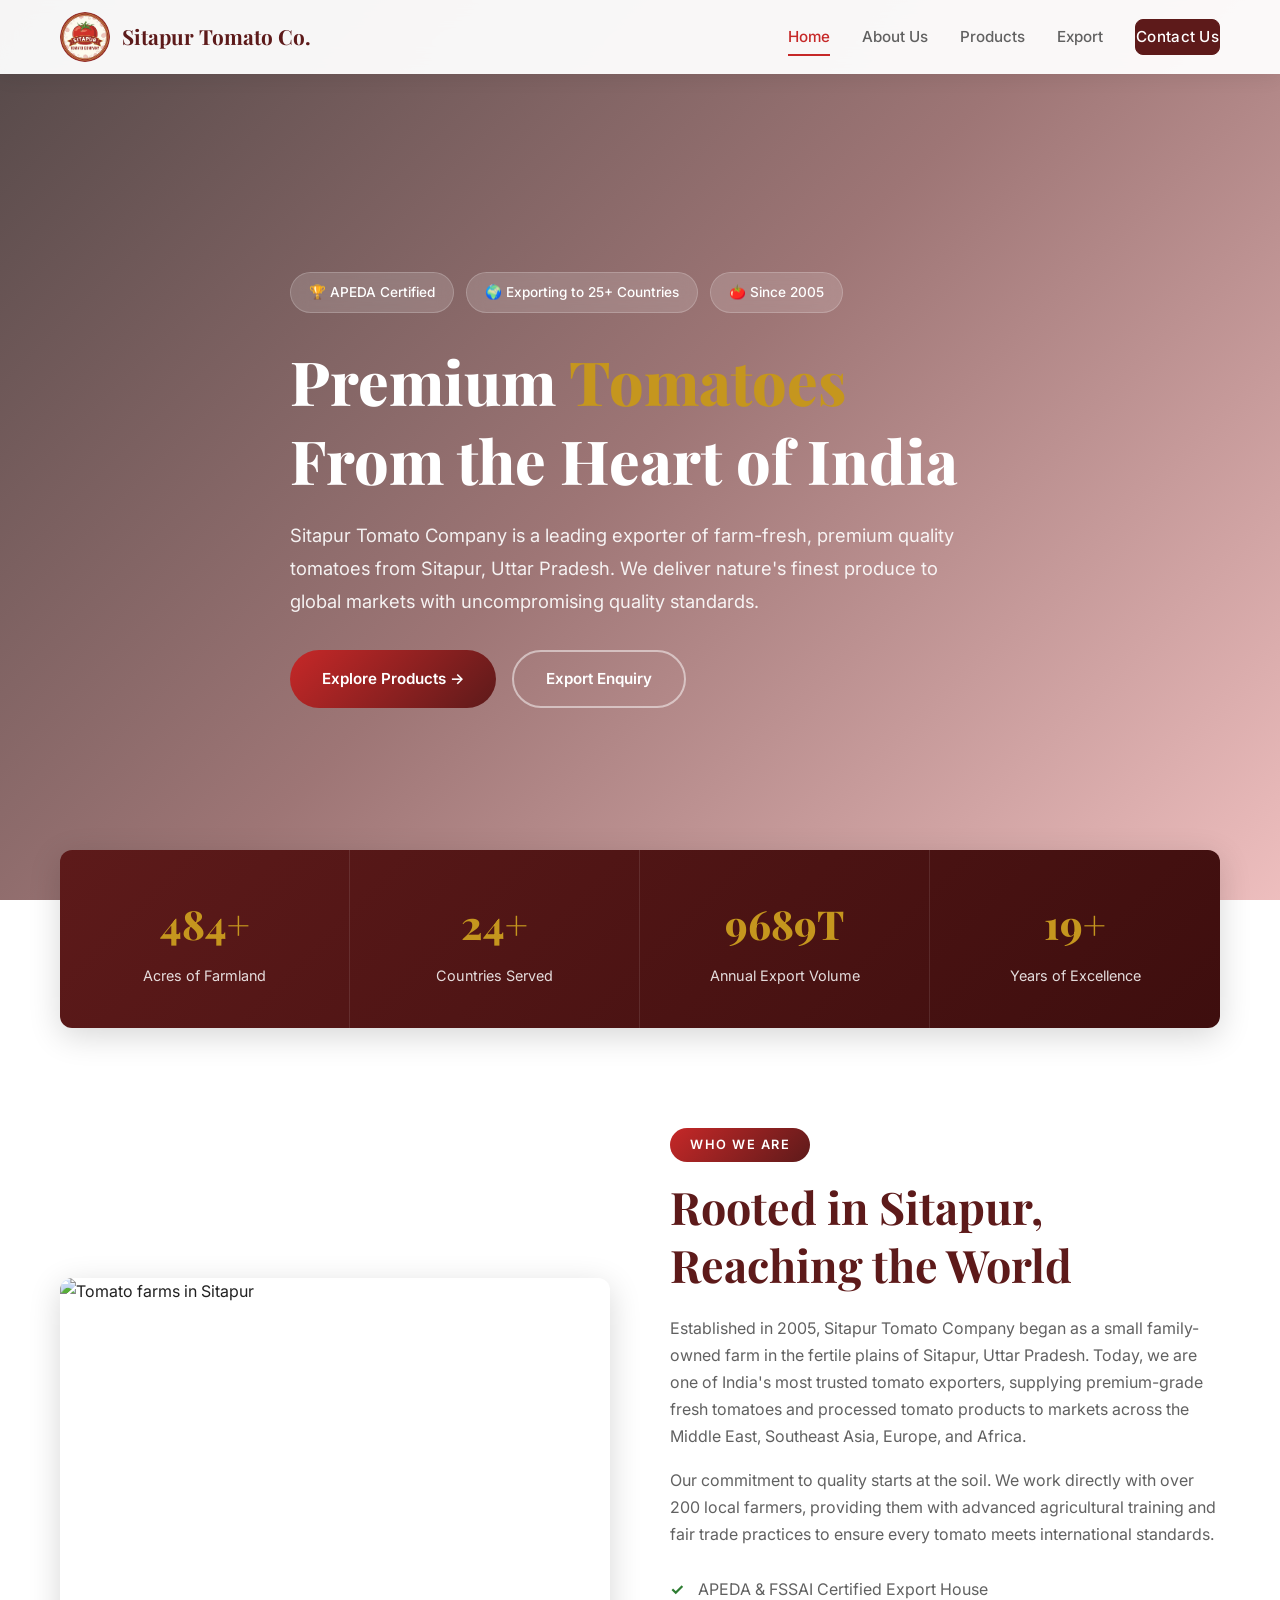
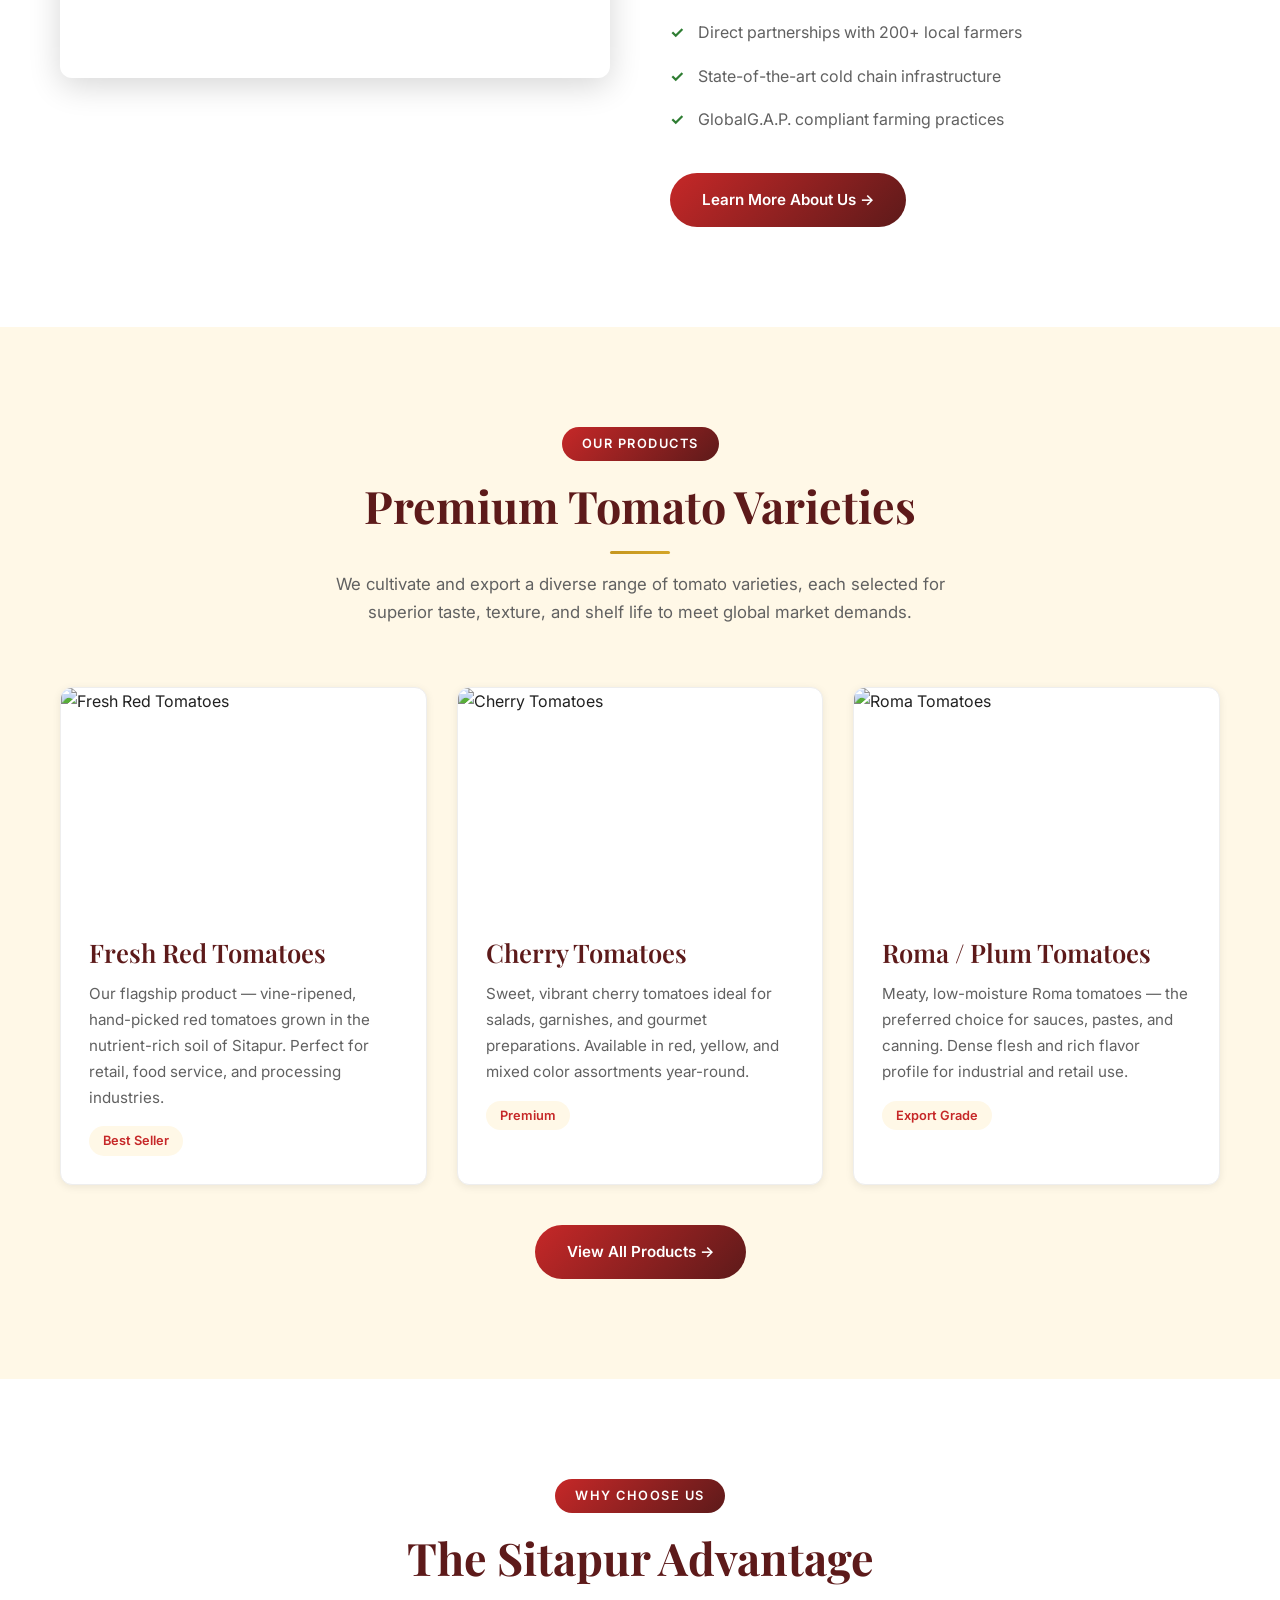
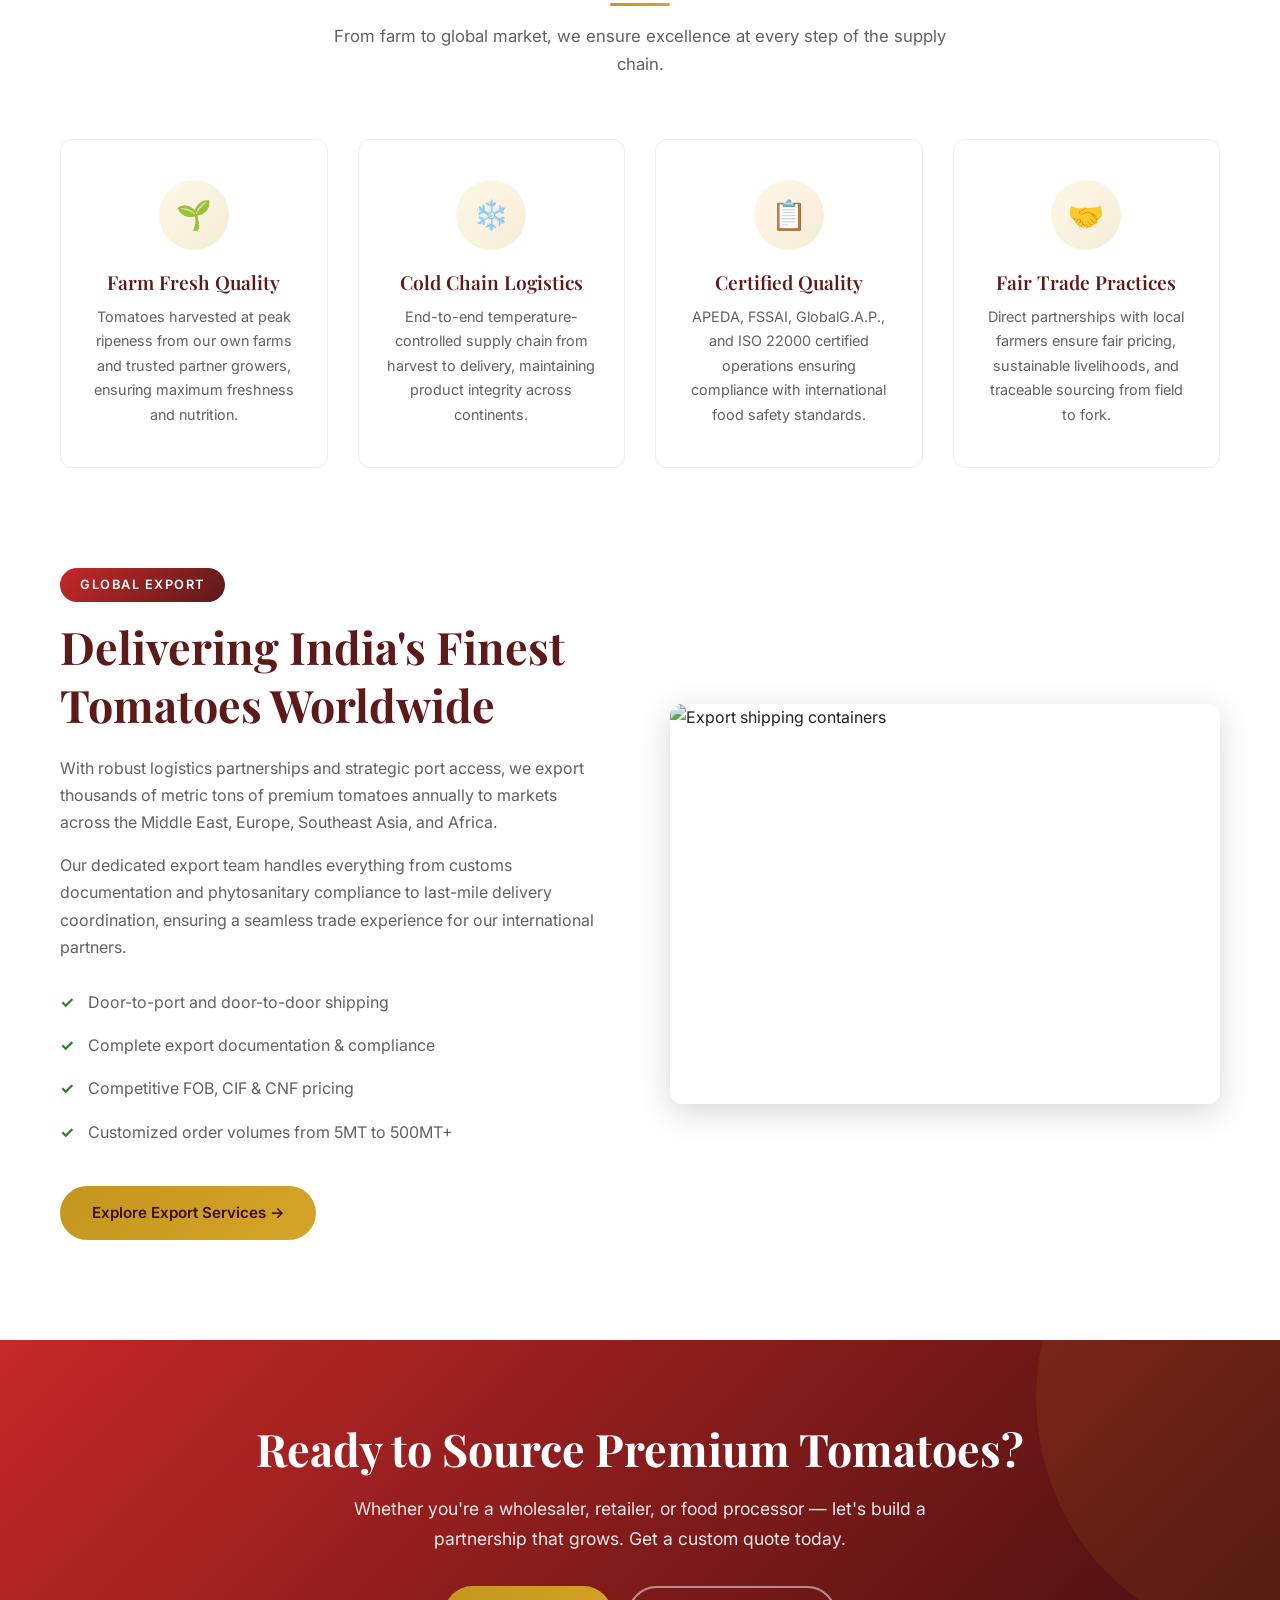
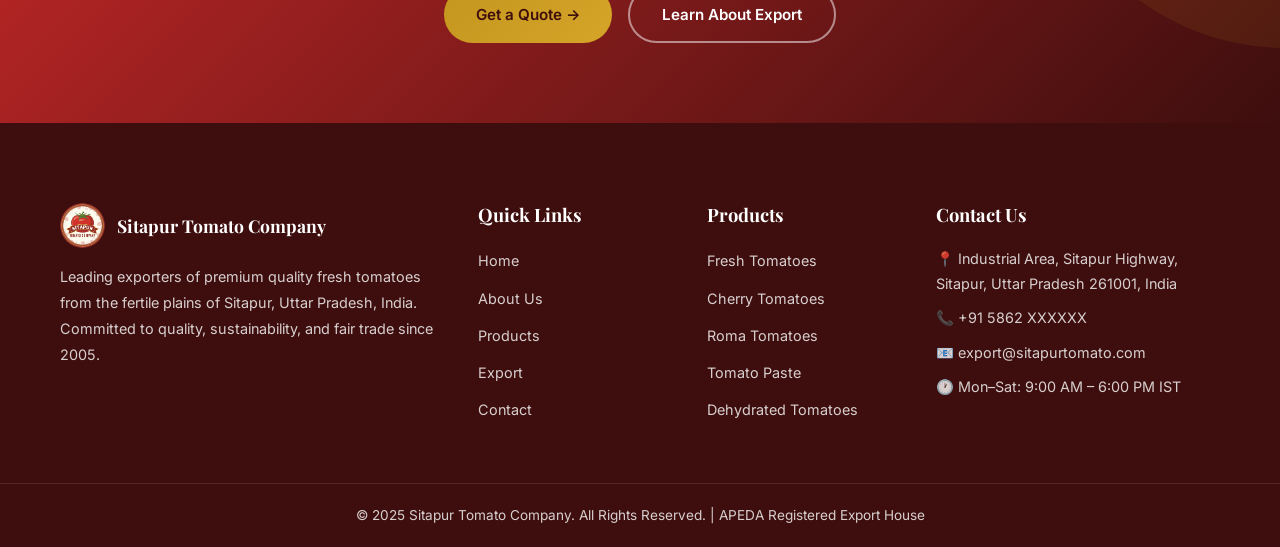
==== index.html @ 8d41517a "first commit" ====
<!DOCTYPE html>
<html lang="en">

<head>
  <meta charset="UTF-8">
  <meta name="viewport" content="width=device-width, initial-scale=1.0">
  <title>Sitapur Tomato Company | Premium Tomato Exporters from India</title>
  <meta name="description"
    content="Sitapur Tomato Company - Leading exporters of premium quality fresh tomatoes from Sitapur, India to global markets. APEDA certified, farm-fresh produce.">
  <link rel="icon" href="sitapur-tomato-company.png" type="image/png">
  <link rel="stylesheet" href="styles.css">
</head>

<body>

  <!-- NAVBAR -->
  <nav class="navbar" id="navbar">
    <div class="nav-inner">
      <a href="index.html" class="nav-logo">
        <img src="sitapur-tomato-company.png" alt="Sitapur Tomato Company Logo">
        <span>Sitapur Tomato Co.</span>
      </a>
      <div class="nav-links" id="navLinks">
        <a href="index.html" class="active">Home</a>
        <a href="about.html">About Us</a>
        <a href="products.html">Products</a>
        <a href="export.html">Export</a>
        <a href="contact.html" class="nav-cta">Contact Us</a>
      </div>
      <button class="hamburger" id="hamburger" aria-label="Menu">
        <span></span><span></span><span></span>
      </button>
    </div>
  </nav>

  <!-- HERO -->
  <section class="hero" id="hero"
    style="background-image: url('https://images.unsplash.com/photo-1592838064575-70ed626d3a0e?w=1920&q=80');">
    <div class="container">
      <div class="hero-content fade-up">
        <div class="hero-badges">
          <span class="hero-badge">🏆 APEDA Certified</span>
          <span class="hero-badge">🌍 Exporting to 25+ Countries</span>
          <span class="hero-badge">🍅 Since 2005</span>
        </div>
        <h1>Premium <span class="highlight">Tomatoes</span> From the Heart of India</h1>
        <p>Sitapur Tomato Company is a leading exporter of farm-fresh, premium quality tomatoes from Sitapur, Uttar
          Pradesh. We deliver nature's finest produce to global markets with uncompromising quality standards.</p>
        <div class="btn-group">
          <a href="products.html" class="btn btn-primary">Explore Products →</a>
          <a href="export.html" class="btn btn-outline">Export Enquiry</a>
        </div>
      </div>
    </div>
  </section>

  <!-- STATS -->
  <section style="padding: 0; margin-top: -50px; position: relative; z-index: 10;">
    <div class="container">
      <div class="stats-bar fade-up">
        <div class="stat-item">
          <div class="stat-number" data-target="500" data-suffix="+">0</div>
          <div class="stat-label">Acres of Farmland</div>
        </div>
        <div class="stat-item">
          <div class="stat-number" data-target="25" data-suffix="+">0</div>
          <div class="stat-label">Countries Served</div>
        </div>
        <div class="stat-item">
          <div class="stat-number" data-target="10000" data-suffix="T">0</div>
          <div class="stat-label">Annual Export Volume</div>
        </div>
        <div class="stat-item">
          <div class="stat-number" data-target="20" data-suffix="+">0</div>
          <div class="stat-label">Years of Excellence</div>
        </div>
      </div>
    </div>
  </section>

  <!-- ABOUT PREVIEW -->
  <section class="section" id="about-preview">
    <div class="container">
      <div class="split">
        <div class="split-img fade-up">
          <img src="https://images.unsplash.com/photo-1500382017468-9049fed747ef?w=800&q=80"
            alt="Tomato farms in Sitapur">
        </div>
        <div class="split-text fade-up">
          <span class="section-header"><span class="label">Who We Are</span></span>
          <h2>Rooted in Sitapur, Reaching the World</h2>
          <p>Established in 2005, Sitapur Tomato Company began as a small family-owned farm in the fertile plains of
            Sitapur, Uttar Pradesh. Today, we are one of India's most trusted tomato exporters, supplying premium-grade
            fresh tomatoes and processed tomato products to markets across the Middle East, Southeast Asia, Europe, and
            Africa.</p>
          <p>Our commitment to quality starts at the soil. We work directly with over 200 local farmers, providing them
            with advanced agricultural training and fair trade practices to ensure every tomato meets international
            standards.</p>
          <ul class="check-list">
            <li>APEDA & FSSAI Certified Export House</li>
            <li>Direct partnerships with 200+ local farmers</li>
            <li>State-of-the-art cold chain infrastructure</li>
            <li>GlobalG.A.P. compliant farming practices</li>
          </ul>
          <a href="about.html" class="btn btn-primary">Learn More About Us →</a>
        </div>
      </div>
    </div>
  </section>

  <!-- PRODUCTS PREVIEW -->
  <section class="section section-light" id="products-preview">
    <div class="container">
      <div class="section-header fade-up">
        <span class="label">Our Products</span>
        <h2>Premium Tomato Varieties</h2>
        <div class="gold-line"></div>
        <p>We cultivate and export a diverse range of tomato varieties, each selected for superior taste, texture, and
          shelf life to meet global market demands.</p>
      </div>
      <div class="card-grid">
        <div class="card fade-up">
          <div class="card-img">
            <img src="https://images.pexels.com/photos/1327838/pexels-photo-1327838.jpeg?auto=compress&cs=tinysrgb&w=600" alt="Fresh Red Tomatoes">
          </div>
          <div class="card-body">
            <h3>Fresh Red Tomatoes</h3>
            <p>Our flagship product — vine-ripened, hand-picked red tomatoes grown in the nutrient-rich soil of Sitapur.
              Perfect for retail, food service, and processing industries.</p>
            <span class="card-tag">Best Seller</span>
          </div>
        </div>
        <div class="card fade-up">
          <div class="card-img">
            <img src="https://images.unsplash.com/photo-1574943320219-553eb213f72d?w=600&q=80" alt="Cherry Tomatoes">
          </div>
          <div class="card-body">
            <h3>Cherry Tomatoes</h3>
            <p>Sweet, vibrant cherry tomatoes ideal for salads, garnishes, and gourmet preparations. Available in red,
              yellow, and mixed color assortments year-round.</p>
            <span class="card-tag">Premium</span>
          </div>
        </div>
        <div class="card fade-up">
          <div class="card-img">
            <img src="https://images.unsplash.com/photo-1558818498-28c1e002b655?w=600&q=80" alt="Roma Tomatoes">
          </div>
          <div class="card-body">
            <h3>Roma / Plum Tomatoes</h3>
            <p>Meaty, low-moisture Roma tomatoes — the preferred choice for sauces, pastes, and canning. Dense flesh and
              rich flavor profile for industrial and retail use.</p>
            <span class="card-tag">Export Grade</span>
          </div>
        </div>
      </div>
      <div style="text-align: center; margin-top: 40px;" class="fade-up">
        <a href="products.html" class="btn btn-primary">View All Products →</a>
      </div>
    </div>
  </section>

  <!-- WHY CHOOSE US -->
  <section class="section" id="why-us">
    <div class="container">
      <div class="section-header fade-up">
        <span class="label">Why Choose Us</span>
        <h2>The Sitapur Advantage</h2>
        <div class="gold-line"></div>
        <p>From farm to global market, we ensure excellence at every step of the supply chain.</p>
      </div>
      <div class="feature-grid">
        <div class="feature-card fade-up">
          <div class="feature-icon">🌱</div>
          <h3>Farm Fresh Quality</h3>
          <p>Tomatoes harvested at peak ripeness from our own farms and trusted partner growers, ensuring maximum
            freshness and nutrition.</p>
        </div>
        <div class="feature-card fade-up">
          <div class="feature-icon">❄️</div>
          <h3>Cold Chain Logistics</h3>
          <p>End-to-end temperature-controlled supply chain from harvest to delivery, maintaining product integrity
            across continents.</p>
        </div>
        <div class="feature-card fade-up">
          <div class="feature-icon">📋</div>
          <h3>Certified Quality</h3>
          <p>APEDA, FSSAI, GlobalG.A.P., and ISO 22000 certified operations ensuring compliance with international food
            safety standards.</p>
        </div>
        <div class="feature-card fade-up">
          <div class="feature-icon">🤝</div>
          <h3>Fair Trade Practices</h3>
          <p>Direct partnerships with local farmers ensure fair pricing, sustainable livelihoods, and traceable sourcing
            from field to fork.</p>
        </div>
      </div>
    </div>
  </section>

  <!-- EXPORT CTA -->
  <section class="section" style="padding: 0;">
    <div class="container">
      <div class="split">
        <div class="split-text fade-up">
          <span class="section-header"><span class="label">Global Export</span></span>
          <h2>Delivering India's Finest Tomatoes Worldwide</h2>
          <p>With robust logistics partnerships and strategic port access, we export thousands of metric tons of premium
            tomatoes annually to markets across the Middle East, Europe, Southeast Asia, and Africa.</p>
          <p>Our dedicated export team handles everything from customs documentation and phytosanitary compliance to
            last-mile delivery coordination, ensuring a seamless trade experience for our international partners.</p>
          <ul class="check-list">
            <li>Door-to-port and door-to-door shipping</li>
            <li>Complete export documentation & compliance</li>
            <li>Competitive FOB, CIF & CNF pricing</li>
            <li>Customized order volumes from 5MT to 500MT+</li>
          </ul>
          <a href="export.html" class="btn btn-gold">Explore Export Services →</a>
        </div>
        <div class="split-img fade-up">
          <img src="https://images.pexels.com/photos/2226458/pexels-photo-2226458.jpeg?auto=compress&cs=tinysrgb&w=800" alt="Export shipping containers">
        </div>
      </div>
    </div>
  </section>

  <!-- CTA BANNER -->
  <section class="cta-banner" style="margin-top: 100px;">
    <div class="container fade-up">
      <h2>Ready to Source Premium Tomatoes?</h2>
      <p>Whether you're a wholesaler, retailer, or food processor — let's build a partnership that grows. Get a custom
        quote today.</p>
      <div class="btn-group" style="justify-content: center;">
        <a href="contact.html" class="btn btn-gold">Get a Quote →</a>
        <a href="export.html" class="btn btn-outline">Learn About Export</a>
      </div>
    </div>
  </section>

  <!-- FOOTER -->
  <footer class="footer">
    <div class="container">
      <div class="footer-grid">
        <div class="footer-about">
          <div class="footer-logo">
            <img src="sitapur-tomato-company.png" alt="Logo">
            <span>Sitapur Tomato Company</span>
          </div>
          <p>Leading exporters of premium quality fresh tomatoes from the fertile plains of Sitapur, Uttar Pradesh,
            India. Committed to quality, sustainability, and fair trade since 2005.</p>
        </div>
        <div>
          <h4>Quick Links</h4>
          <ul class="footer-links">
            <li><a href="index.html">Home</a></li>
            <li><a href="about.html">About Us</a></li>
            <li><a href="products.html">Products</a></li>
            <li><a href="export.html">Export</a></li>
            <li><a href="contact.html">Contact</a></li>
          </ul>
        </div>
        <div>
          <h4>Products</h4>
          <ul class="footer-links">
            <li><a href="products.html">Fresh Tomatoes</a></li>
            <li><a href="products.html">Cherry Tomatoes</a></li>
            <li><a href="products.html">Roma Tomatoes</a></li>
            <li><a href="products.html">Tomato Paste</a></li>
            <li><a href="products.html">Dehydrated Tomatoes</a></li>
          </ul>
        </div>
        <div>
          <h4>Contact Us</h4>
          <div class="footer-contact">
            <p>📍 Industrial Area, Sitapur Highway, Sitapur, Uttar Pradesh 261001, India</p>
            <p>📞 +91 5862 XXXXXX</p>
            <p>📧 export@sitapurtomato.com</p>
            <p>🕐 Mon–Sat: 9:00 AM – 6:00 PM IST</p>
          </div>
        </div>
      </div>
    </div>
    <div class="footer-bottom">
      <div class="container">
        <p>© 2025 Sitapur Tomato Company. All Rights Reserved. | APEDA Registered Export House</p>
      </div>
    </div>
  </footer>

  <script src="script.js"></script>
</body>

</html>
---- styles.css ----
@import url('https://fonts.googleapis.com/css2?family=Playfair+Display:wght@400;500;600;700;800&family=Inter:wght@300;400;500;600;700&display=swap');

:root {
  --primary: #C62828;
  --primary-dark: #8E0000;
  --primary-light: #FF5F52;
  --maroon: #5D1A1A;
  --maroon-dark: #3E0E0E;
  --gold: #C5961E;
  --gold-light: #D4A528;
  --green: #2E7D32;
  --green-light: #4CAF50;
  --cream: #FFF8E7;
  --cream-dark: #F5ECD7;
  --white: #FFFFFF;
  --gray-100: #F5F5F5;
  --gray-200: #EEEEEE;
  --gray-300: #E0E0E0;
  --gray-500: #9E9E9E;
  --gray-700: #616161;
  --gray-900: #212121;
  --dark: #1A0A0A;
  --shadow-sm: 0 2px 8px rgba(0,0,0,0.08);
  --shadow-md: 0 4px 16px rgba(0,0,0,0.12);
  --shadow-lg: 0 8px 32px rgba(0,0,0,0.16);
  --radius: 12px;
  --transition: all 0.3s ease;
}

*, *::before, *::after { margin: 0; padding: 0; box-sizing: border-box; }

html { scroll-behavior: smooth; }

body {
  font-family: 'Inter', sans-serif;
  color: var(--gray-900);
  line-height: 1.7;
  overflow-x: hidden;
  background: var(--white);
}

h1, h2, h3, h4, h5 { font-family: 'Playfair Display', serif; line-height: 1.3; color: var(--maroon); }
h1 { font-size: clamp(2.2rem, 5vw, 3.8rem); font-weight: 800; }
h2 { font-size: clamp(1.8rem, 4vw, 2.8rem); font-weight: 700; }
h3 { font-size: clamp(1.2rem, 2.5vw, 1.6rem); font-weight: 600; }

a { text-decoration: none; color: inherit; transition: var(--transition); }
img { max-width: 100%; height: auto; display: block; }
ul { list-style: none; }

.container { max-width: 1200px; margin: 0 auto; padding: 0 20px; }

/* ===== NAVBAR ===== */
.navbar {
  position: fixed; top: 0; left: 0; width: 100%; z-index: 1000;
  background: rgba(255,255,255,0.95); backdrop-filter: blur(12px);
  box-shadow: 0 2px 20px rgba(0,0,0,0.08);
  transition: var(--transition);
}
.navbar.scrolled { background: rgba(255,255,255,0.98); box-shadow: 0 4px 30px rgba(0,0,0,0.12); }
.nav-inner { display: flex; align-items: center; justify-content: space-between; padding: 12px 20px; max-width: 1200px; margin: 0 auto; }
.nav-logo { display: flex; align-items: center; gap: 12px; }
.nav-logo img { width: 50px; height: 50px; border-radius: 50%; }
.nav-logo span { font-family: 'Playfair Display', serif; font-weight: 700; font-size: 1.3rem; color: var(--maroon); }
.nav-links { display: flex; gap: 32px; align-items: center; }
.nav-links a { font-weight: 500; font-size: 0.95rem; color: var(--gray-700); position: relative; padding: 4px 0; }
.nav-links a::after { content: ''; position: absolute; bottom: -2px; left: 0; width: 0; height: 2px; background: var(--primary); transition: var(--transition); }
.nav-links a:hover, .nav-links a.active { color: var(--primary); }
.nav-links a:hover::after, .nav-links a.active::after { width: 100%; }
.nav-cta { background: var(--maroon); color: white !important; padding: 10px 26px; border-radius: 8px; font-weight: 600; letter-spacing: 0.3px; border: 1px solid var(--maroon); }
.nav-cta::after { display: none !important; }
.nav-cta:hover, .nav-cta.active { color: white !important; background: var(--primary); border-color: var(--primary); transform: translateY(-2px); box-shadow: 0 6px 20px rgba(198,40,40,0.3); }
.hamburger { display: none; flex-direction: column; gap: 5px; cursor: pointer; background: none; border: none; padding: 5px; }
.hamburger span { width: 26px; height: 3px; background: var(--maroon); border-radius: 3px; transition: var(--transition); }

/* ===== HERO ===== */
.hero {
  position: relative; min-height: 100vh; display: flex; align-items: center;
  background-size: cover; background-position: center; background-attachment: fixed;
  padding-top: 80px;
}
.hero::before {
  content: ''; position: absolute; inset: 0;
  background: linear-gradient(135deg, rgba(26,10,10,0.75) 0%, rgba(93,26,26,0.6) 50%, rgba(198,40,40,0.3) 100%);
}
.hero-content { position: relative; z-index: 2; color: white; max-width: 700px; }
.hero-content h1 { color: white; margin-bottom: 20px; }
.hero-content h1 .highlight { color: var(--gold); }
.hero-content p { font-size: 1.15rem; opacity: 0.9; margin-bottom: 32px; line-height: 1.8; }
.hero-badges { display: flex; gap: 12px; flex-wrap: wrap; margin-bottom: 28px; }
.hero-badge { background: rgba(255,255,255,0.15); backdrop-filter: blur(8px); border: 1px solid rgba(255,255,255,0.2); padding: 8px 18px; border-radius: 50px; font-size: 0.85rem; font-weight: 500; }
.btn-group { display: flex; gap: 16px; flex-wrap: wrap; }
.btn {
  display: inline-flex; align-items: center; gap: 8px; padding: 14px 32px;
  border-radius: 50px; font-weight: 600; font-size: 0.95rem; cursor: pointer;
  border: none; transition: var(--transition); font-family: 'Inter', sans-serif;
}
.btn-primary { background: linear-gradient(135deg, var(--primary), var(--maroon)); color: white; }
.btn-primary:hover { transform: translateY(-3px); box-shadow: 0 8px 25px rgba(198,40,40,0.4); }
.btn-outline { background: transparent; color: white; border: 2px solid rgba(255,255,255,0.5); }
.btn-outline:hover { background: white; color: var(--maroon); }
.btn-gold { background: linear-gradient(135deg, var(--gold), var(--gold-light)); color: var(--maroon-dark); }
.btn-gold:hover { transform: translateY(-3px); box-shadow: 0 8px 25px rgba(197,150,30,0.4); }

/* ===== SECTIONS ===== */
.section { padding: 100px 0; }
.section-light { background: var(--cream); }
.section-dark { background: var(--maroon-dark); color: white; }
.section-dark h2, .section-dark h3 { color: white; }
.section-header { text-align: center; margin-bottom: 60px; }
.section-header .label { display: inline-block; background: linear-gradient(135deg, var(--primary), var(--maroon)); color: white; padding: 6px 20px; border-radius: 50px; font-size: 0.8rem; font-weight: 600; letter-spacing: 1.5px; text-transform: uppercase; margin-bottom: 16px; }
.section-header p { max-width: 650px; margin: 16px auto 0; color: var(--gray-700); font-size: 1.05rem; }
.section-dark .section-header p { color: rgba(255,255,255,0.8); }
.gold-line { width: 60px; height: 3px; background: linear-gradient(90deg, var(--gold), var(--gold-light)); margin: 16px auto; border-radius: 2px; }

/* ===== STATS ===== */
.stats-bar {
  display: grid; grid-template-columns: repeat(4, 1fr); gap: 0;
  background: linear-gradient(135deg, var(--maroon), var(--maroon-dark));
  border-radius: var(--radius); overflow: hidden;
  box-shadow: var(--shadow-lg);
}
.stat-item { text-align: center; padding: 40px 20px; color: white; border-right: 1px solid rgba(255,255,255,0.1); }
.stat-item:last-child { border-right: none; }
.stat-number { font-family: 'Playfair Display', serif; font-size: 2.5rem; font-weight: 800; color: var(--gold); }
.stat-label { font-size: 0.9rem; opacity: 0.85; margin-top: 6px; }

/* ===== CARDS ===== */
.card-grid { display: grid; grid-template-columns: repeat(auto-fit, minmax(300px, 1fr)); gap: 30px; }
.card {
  background: white; border-radius: var(--radius); overflow: hidden;
  box-shadow: var(--shadow-sm); transition: var(--transition);
  border: 1px solid var(--gray-200);
}
.card:hover { transform: translateY(-8px); box-shadow: var(--shadow-lg); }
.card-img { height: 220px; overflow: hidden; }
.card-img img { width: 100%; height: 100%; object-fit: cover; transition: transform 0.5s ease; }
.card-img img.image-fallback { object-fit: contain; padding: 28px; background: var(--cream); }
.card:hover .card-img img { transform: scale(1.08); }
.card-body { padding: 28px; }
.card-body h3 { margin-bottom: 12px; }
.card-body p { color: var(--gray-700); font-size: 0.95rem; }
.card-tag { display: inline-block; background: var(--cream); color: var(--primary); padding: 4px 14px; border-radius: 50px; font-size: 0.8rem; font-weight: 600; margin-top: 16px; }

/* ===== FEATURE GRID ===== */
.feature-grid { display: grid; grid-template-columns: repeat(auto-fit, minmax(260px, 1fr)); gap: 30px; }
.feature-card {
  text-align: center; padding: 40px 28px; background: white;
  border-radius: var(--radius); border: 1px solid var(--gray-200);
  transition: var(--transition);
}
.feature-card:hover { transform: translateY(-6px); box-shadow: var(--shadow-md); border-color: var(--primary); }
.feature-icon { width: 70px; height: 70px; margin: 0 auto 20px; border-radius: 50%; display: flex; align-items: center; justify-content: center; font-size: 1.8rem; background: linear-gradient(135deg, var(--cream), var(--cream-dark)); }
.feature-card h3 { margin-bottom: 10px; font-size: 1.2rem; }
.feature-card p { color: var(--gray-700); font-size: 0.9rem; }

/* ===== SPLIT SECTION ===== */
.split { display: grid; grid-template-columns: 1fr 1fr; gap: 60px; align-items: center; }
.split-img { border-radius: var(--radius); overflow: hidden; box-shadow: var(--shadow-lg); }
.split-img img { width: 100%; height: 400px; object-fit: cover; }
.split-text h2 { margin-bottom: 20px; }
.split-text p { color: var(--gray-700); margin-bottom: 16px; font-size: 1rem; }
.split-text .btn { margin-top: 12px; }
.check-list { margin: 20px 0; }
.check-list li { padding: 8px 0; padding-left: 28px; position: relative; color: var(--gray-700); }
.check-list li::before { content: '✓'; position: absolute; left: 0; color: var(--green); font-weight: 700; }

/* ===== CTA BANNER ===== */
.cta-banner {
  background: linear-gradient(135deg, var(--primary), var(--maroon-dark));
  padding: 80px 0; text-align: center; color: white;
  position: relative; overflow: hidden;
}
.cta-banner::before { content: ''; position: absolute; top: -50%; right: -20%; width: 500px; height: 500px; background: rgba(197,150,30,0.1); border-radius: 50%; }
.cta-banner h2 { color: white; margin-bottom: 16px; }
.cta-banner p { opacity: 0.9; margin-bottom: 32px; font-size: 1.1rem; max-width: 600px; margin-left: auto; margin-right: auto; }

/* ===== TIMELINE ===== */
.timeline { position: relative; max-width: 800px; margin: 0 auto; }
.timeline::before { content: ''; position: absolute; left: 50%; transform: translateX(-50%); width: 3px; height: 100%; background: var(--gold); }
.timeline-item { display: flex; align-items: flex-start; margin-bottom: 50px; position: relative; }
.timeline-item:nth-child(odd) { flex-direction: row-reverse; }
.timeline-dot { position: absolute; left: 50%; transform: translateX(-50%); width: 18px; height: 18px; background: var(--primary); border: 3px solid var(--gold); border-radius: 50%; z-index: 2; }
.timeline-content { width: 45%; padding: 24px; background: white; border-radius: var(--radius); box-shadow: var(--shadow-sm); border: 1px solid var(--gray-200); }
.timeline-content h3 { color: var(--primary); margin-bottom: 6px; }
.timeline-content .year { color: var(--gold); font-weight: 700; font-size: 0.9rem; }

/* ===== PRODUCT PAGE ===== */
.product-detail { display: grid; grid-template-columns: repeat(auto-fit, minmax(340px, 1fr)); gap: 36px; }
.product-card { background: white; border-radius: var(--radius); overflow: hidden; box-shadow: var(--shadow-sm); border: 1px solid var(--gray-200); transition: var(--transition); }
.product-card:hover { transform: translateY(-6px); box-shadow: var(--shadow-md); }
.product-card .card-img { height: 240px; }
.product-card .card-img img { width: 100%; height: 100%; object-fit: cover; transition: transform 0.5s ease; }
.product-card:hover .card-img img { transform: scale(1.05); }
.product-card .card-body { padding: 24px; }
.product-card .card-body h3 { margin-bottom: 8px; }
.product-card .specs { display: flex; flex-wrap: wrap; gap: 8px; margin-top: 16px; }
.product-card .spec-tag { background: var(--cream); color: var(--maroon); padding: 4px 12px; border-radius: 50px; font-size: 0.78rem; font-weight: 500; }

/* ===== EXPORT PAGE ===== */
.export-grid { display: grid; grid-template-columns: repeat(auto-fit, minmax(280px, 1fr)); gap: 24px; }
.export-card { background: white; border-radius: var(--radius); padding: 32px; text-align: center; border: 1px solid var(--gray-200); transition: var(--transition); }
.export-card:hover { border-color: var(--gold); transform: translateY(-4px); box-shadow: var(--shadow-md); }
.export-card .icon { font-size: 2.5rem; margin-bottom: 16px; }
.export-card h3 { margin-bottom: 10px; font-size: 1.15rem; }
.export-card p { color: var(--gray-700); font-size: 0.9rem; }
.process-steps { display: grid; grid-template-columns: repeat(auto-fit, minmax(300px, 1fr)); gap: 24px; counter-reset: step; }
.step { position: relative; padding: 32px 24px; background: white; border-radius: var(--radius); text-align: center; border: 1px solid var(--gray-200); transition: var(--transition); }
.step:hover { border-color: var(--primary); box-shadow: var(--shadow-md); }
.step::before { counter-increment: step; content: counter(step); display: flex; align-items: center; justify-content: center; width: 44px; height: 44px; background: linear-gradient(135deg, var(--primary), var(--maroon)); color: white; border-radius: 50%; font-weight: 700; margin: 0 auto 16px; font-size: 1.1rem; }
.step h3 { margin-bottom: 8px; font-size: 1.05rem; }
.step p { color: var(--gray-700); font-size: 0.88rem; }

/* ===== CONTACT ===== */
.contact-grid { display: grid; grid-template-columns: 1fr 1fr; gap: 50px; }
.contact-form { background: white; padding: 40px; border-radius: var(--radius); box-shadow: var(--shadow-md); border: 1px solid var(--gray-200); }
.form-group { margin-bottom: 20px; }
.form-group label { display: block; font-weight: 500; margin-bottom: 8px; color: var(--maroon); font-size: 0.9rem; }
.form-group input, .form-group textarea, .form-group select {
  width: 100%; padding: 14px 18px; border: 2px solid var(--gray-200);
  border-radius: 8px; font-size: 0.95rem; font-family: 'Inter', sans-serif;
  transition: var(--transition); background: var(--gray-100);
}
.form-group input:focus, .form-group textarea:focus, .form-group select:focus { border-color: var(--primary); outline: none; background: white; box-shadow: 0 0 0 3px rgba(198,40,40,0.1); }
.form-group textarea { height: 140px; resize: vertical; }
.form-row { display: grid; grid-template-columns: 1fr 1fr; gap: 16px; }
.contact-info-cards { display: flex; flex-direction: column; gap: 20px; }
.info-card { display: flex; align-items: flex-start; gap: 16px; padding: 24px; background: white; border-radius: var(--radius); border: 1px solid var(--gray-200); transition: var(--transition); }
.info-card:hover { border-color: var(--gold); box-shadow: var(--shadow-sm); }
.info-card .icon { width: 50px; height: 50px; min-width: 50px; border-radius: 50%; display: flex; align-items: center; justify-content: center; font-size: 1.3rem; background: linear-gradient(135deg, var(--cream), var(--cream-dark)); }
.info-card h3 { font-size: 1rem; margin-bottom: 4px; }
.info-card p { color: var(--gray-700); font-size: 0.9rem; }

/* ===== CERTIFICATIONS ===== */
.cert-grid { display: grid; grid-template-columns: repeat(auto-fit, minmax(200px, 1fr)); gap: 24px; }
.cert-card { text-align: center; padding: 30px 20px; background: white; border-radius: var(--radius); border: 1px solid var(--gray-200); transition: var(--transition); }
.cert-card:hover { border-color: var(--gold); transform: translateY(-4px); }
.cert-card .cert-icon { font-size: 2.5rem; margin-bottom: 12px; }
.cert-card h3 { font-size: 1rem; margin-bottom: 6px; }
.cert-card p { color: var(--gray-700); font-size: 0.82rem; }

/* ===== PAGE HERO ===== */
.page-hero { position: relative; padding: 160px 0 80px; background-size: cover; background-position: center; text-align: center; }
.page-hero::before { content: ''; position: absolute; inset: 0; background: linear-gradient(135deg, rgba(26,10,10,0.8), rgba(93,26,26,0.7)); }
.page-hero .container { position: relative; z-index: 2; }
.page-hero h1 { color: white; margin-bottom: 16px; }
.page-hero p { color: rgba(255,255,255,0.85); font-size: 1.15rem; max-width: 600px; margin: 0 auto; }
.breadcrumb { display: flex; justify-content: center; gap: 8px; margin-top: 20px; font-size: 0.9rem; color: rgba(255,255,255,0.7); }
.breadcrumb a { color: var(--gold); }
.breadcrumb span { color: rgba(255,255,255,0.5); }

/* ===== FOOTER ===== */
.footer { background: var(--maroon-dark); color: rgba(255,255,255,0.8); padding: 80px 0 0; }
.footer-grid { display: grid; grid-template-columns: 2fr 1fr 1fr 1.5fr; gap: 40px; margin-bottom: 50px; }
.footer h4 { color: white; font-family: 'Playfair Display', serif; font-size: 1.15rem; margin-bottom: 20px; }
.footer-about .footer-logo { display: flex; align-items: center; gap: 12px; margin-bottom: 16px; }
.footer-about .footer-logo img { width: 45px; height: 45px; border-radius: 50%; }
.footer-about .footer-logo span { font-family: 'Playfair Display', serif; font-weight: 700; font-size: 1.1rem; color: white; }
.footer-about p { font-size: 0.9rem; line-height: 1.8; }
.footer-links li { margin-bottom: 10px; }
.footer-links a { font-size: 0.9rem; transition: var(--transition); }
.footer-links a:hover { color: var(--gold); padding-left: 6px; }
.footer-contact p { font-size: 0.9rem; margin-bottom: 10px; display: flex; align-items: flex-start; gap: 8px; }
.footer-bottom { border-top: 1px solid rgba(255,255,255,0.1); padding: 20px 0; text-align: center; font-size: 0.85rem; }

/* ===== FAQ ACCORDION ===== */
.faq-list { display: flex; flex-direction: column; gap: 12px; }
.faq-item {
  background: white; border-radius: var(--radius); border: 1px solid var(--gray-200);
  overflow: hidden; transition: var(--transition);
}
.faq-item:hover { border-color: var(--gold); }
.faq-item.active { border-color: var(--primary); box-shadow: var(--shadow-sm); }
.faq-question {
  display: flex; align-items: center; justify-content: space-between; width: 100%;
  padding: 20px 24px; background: none; border: none; cursor: pointer;
  font-family: 'Playfair Display', serif; font-size: 1.05rem; font-weight: 600;
  color: var(--maroon); text-align: left; transition: var(--transition); gap: 16px;
}
.faq-question:hover { color: var(--primary); }
.faq-item.active .faq-question { color: var(--primary); }
.faq-icon {
  min-width: 32px; height: 32px; border-radius: 50%; display: flex; align-items: center;
  justify-content: center; font-size: 1.3rem; font-weight: 400; color: white;
  background: linear-gradient(135deg, var(--primary), var(--maroon));
  transition: transform 0.3s ease;
}
.faq-item.active .faq-icon { transform: rotate(45deg); }
.faq-answer {
  max-height: 0; overflow: hidden; transition: max-height 0.4s cubic-bezier(0.4, 0, 0.2, 1), padding 0.3s ease;
  padding: 0 24px;
}
.faq-item.active .faq-answer { max-height: 300px; padding: 0 24px 20px; }
.faq-answer p { color: var(--gray-700); font-size: 0.95rem; line-height: 1.8; }

/* ===== ANIMATIONS ===== */
.fade-up { opacity: 0; transform: translateY(30px); transition: opacity 0.6s ease, transform 0.6s ease; }
.fade-up.visible { opacity: 1; transform: translateY(0); }

/* ===== RESPONSIVE ===== */
@media (max-width: 992px) {
  .split { grid-template-columns: 1fr; gap: 40px; }
  .stats-bar { grid-template-columns: repeat(2, 1fr); }
  .stat-item { border-bottom: 1px solid rgba(255,255,255,0.1); }
  .footer-grid { grid-template-columns: 1fr 1fr; }
  .contact-grid { grid-template-columns: 1fr; }
  .timeline::before { left: 20px; }
  .timeline-item, .timeline-item:nth-child(odd) { flex-direction: row; padding-left: 50px; }
  .timeline-dot { left: 20px; }
  .timeline-content { width: 100%; }
}

@media (max-width: 768px) {
  .nav-links { display: none; position: fixed; top: 0; right: -100%; width: 280px; height: 100vh; background: white; flex-direction: column; padding: 80px 30px 30px; gap: 20px; box-shadow: -5px 0 30px rgba(0,0,0,0.15); transition: right 0.3s ease; }
  .nav-links.active { display: flex; right: 0; }
  .hamburger { display: flex; z-index: 1001; }
  .hamburger.active span:nth-child(1) { transform: rotate(45deg) translate(5px, 6px); }
  .hamburger.active span:nth-child(2) { opacity: 0; }
  .hamburger.active span:nth-child(3) { transform: rotate(-45deg) translate(5px, -6px); }
  .hero { min-height: 90vh; }
  .section { padding: 60px 0; }
  .stats-bar { grid-template-columns: 1fr 1fr; }
  .feature-grid { grid-template-columns: 1fr; }
  .card-grid { grid-template-columns: 1fr; }
  .product-detail { grid-template-columns: 1fr; }
  .footer-grid { grid-template-columns: 1fr; }
  .form-row { grid-template-columns: 1fr; }
  .btn-group { flex-direction: column; }
  .btn { width: 100%; justify-content: center; }
  .process-steps { grid-template-columns: 1fr 1fr; }
}

@media (max-width: 480px) {
  .stats-bar { grid-template-columns: 1fr; }
  .process-steps { grid-template-columns: 1fr; }
  .hero-badges { flex-direction: column; align-items: flex-start; }
  .cert-grid { grid-template-columns: 1fr 1fr; }
}
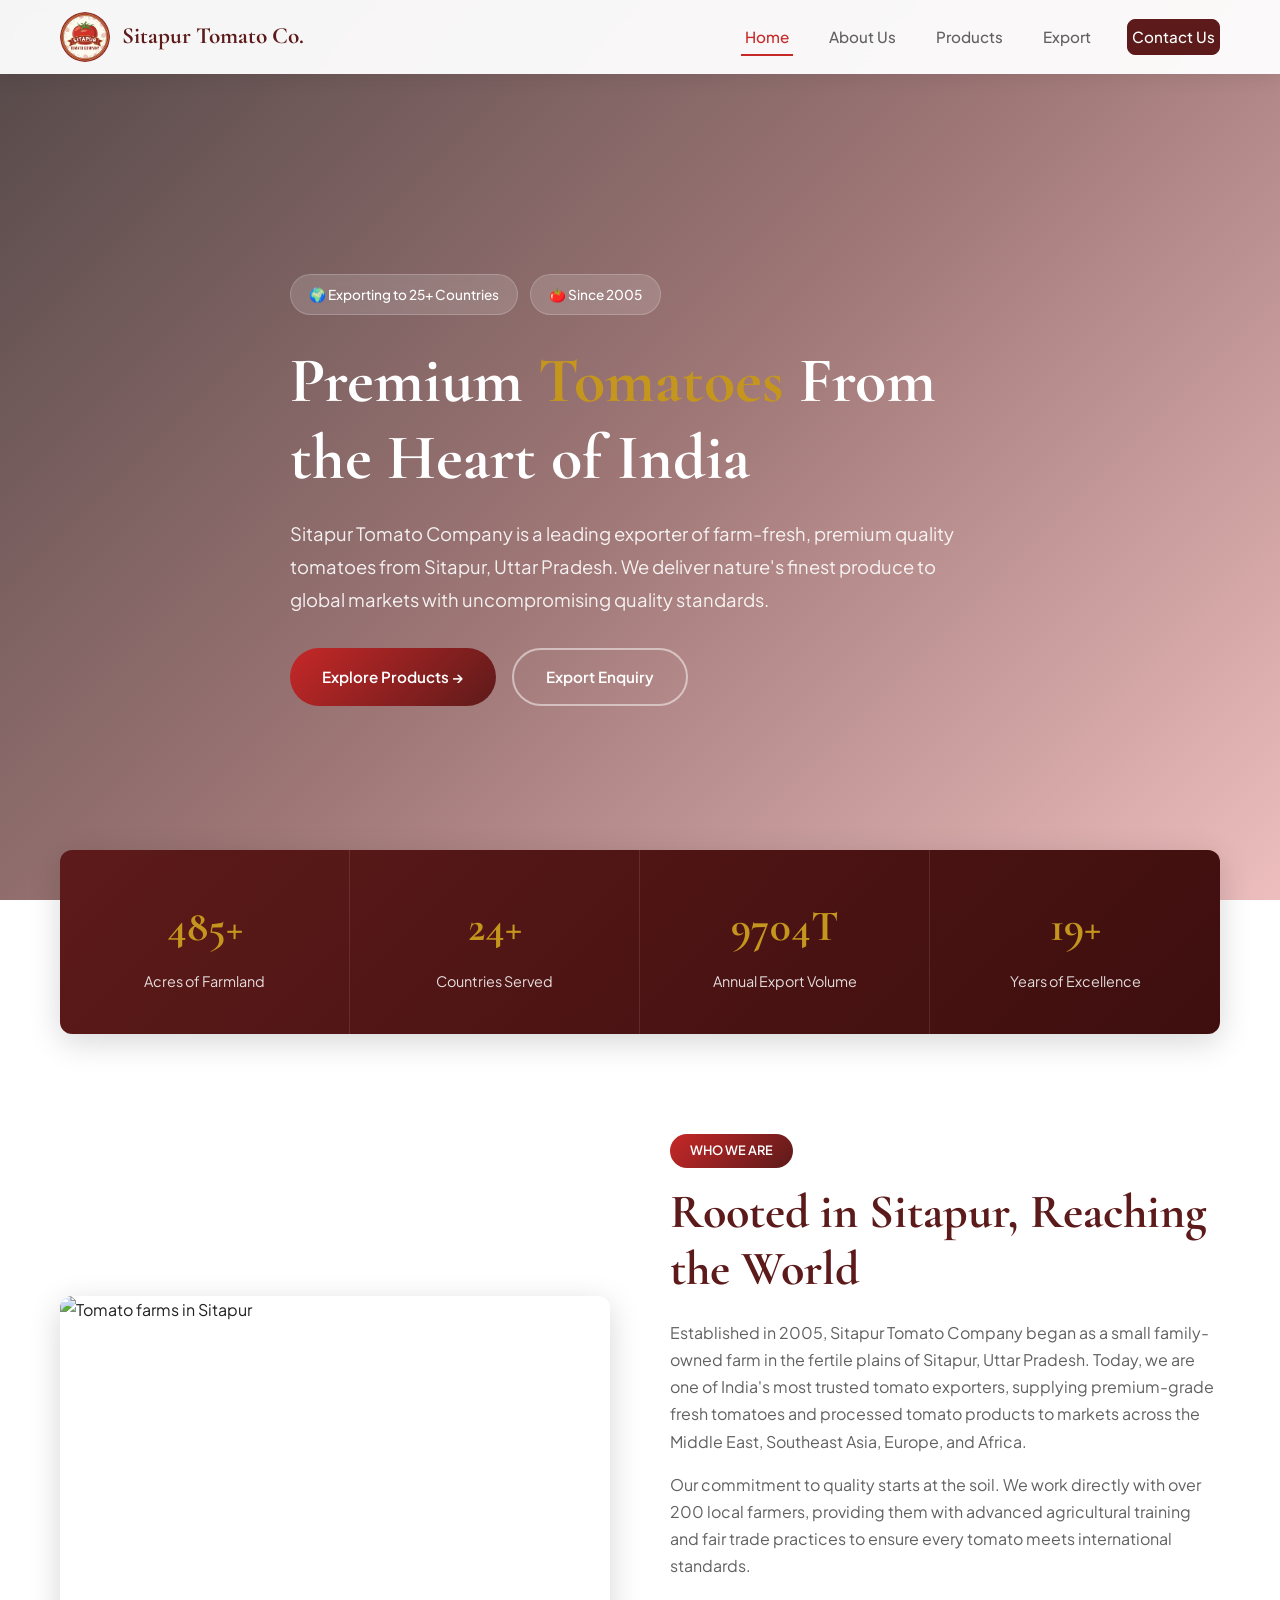
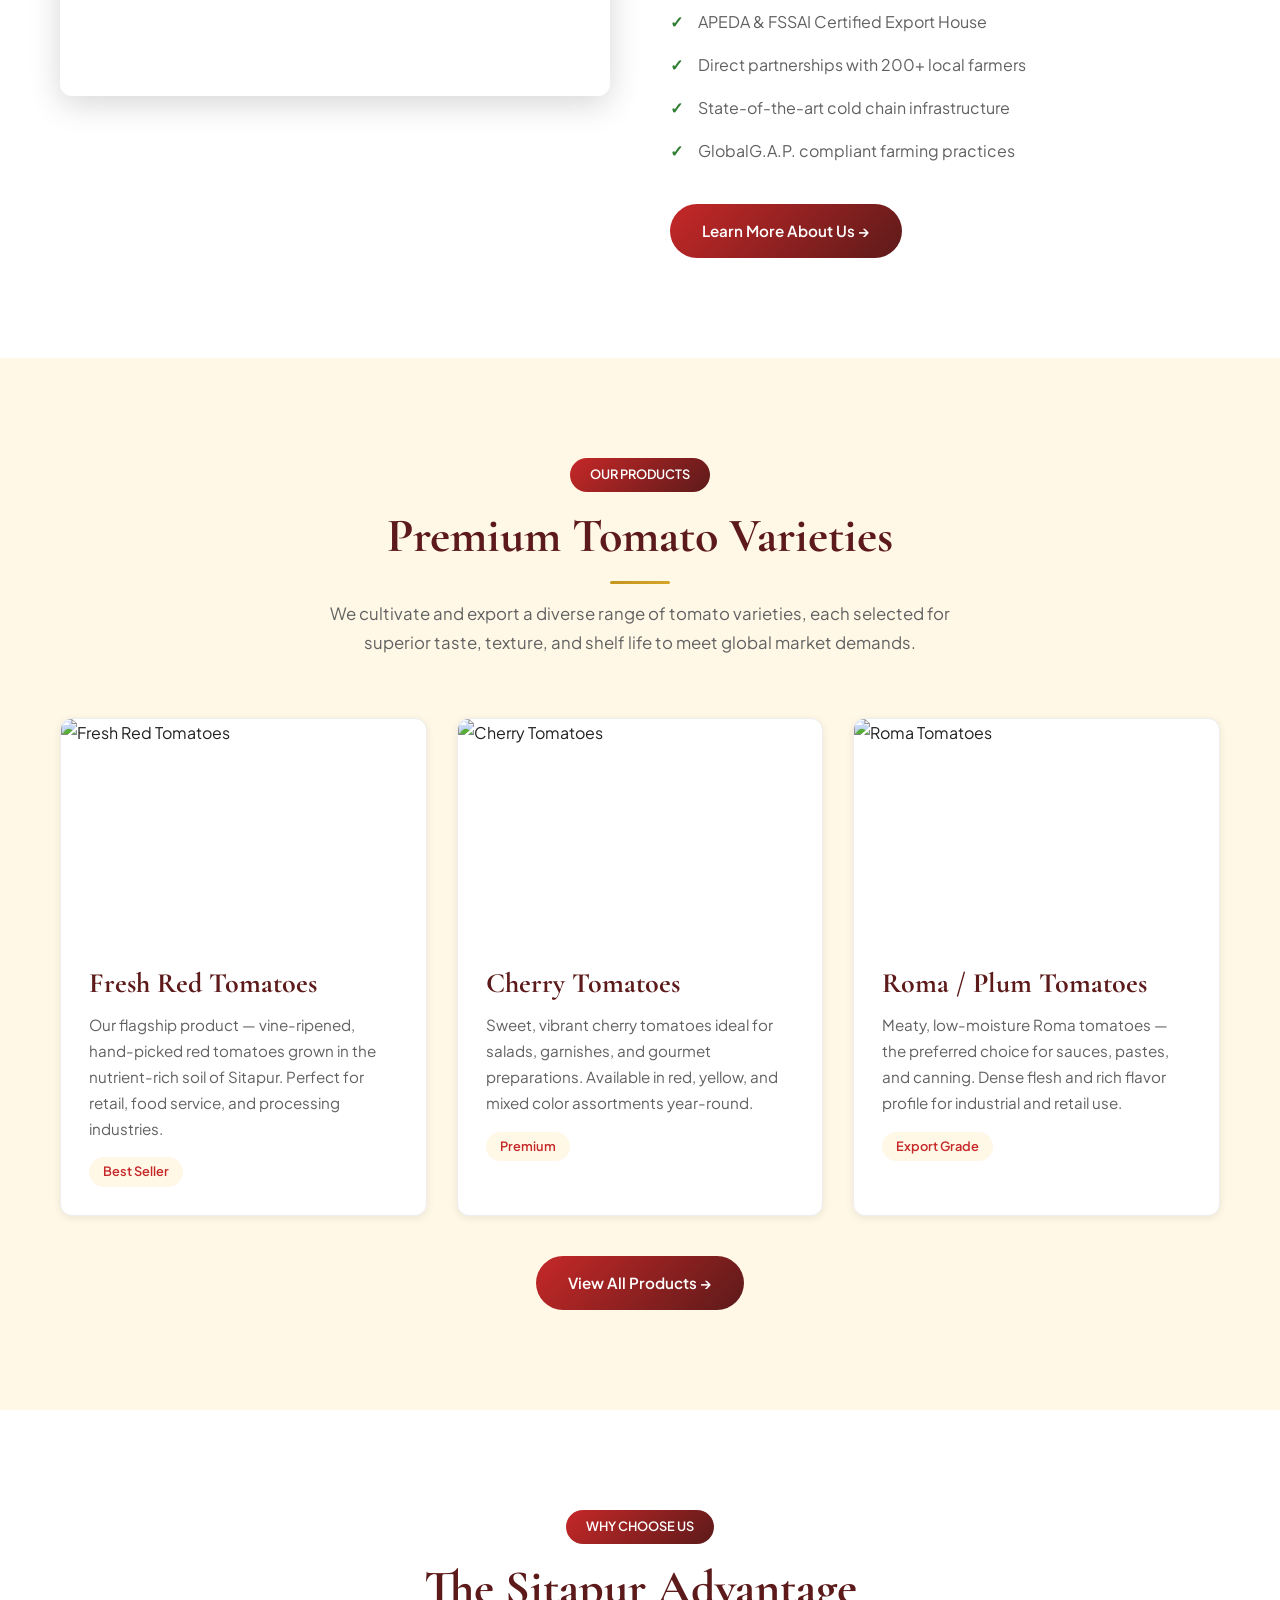
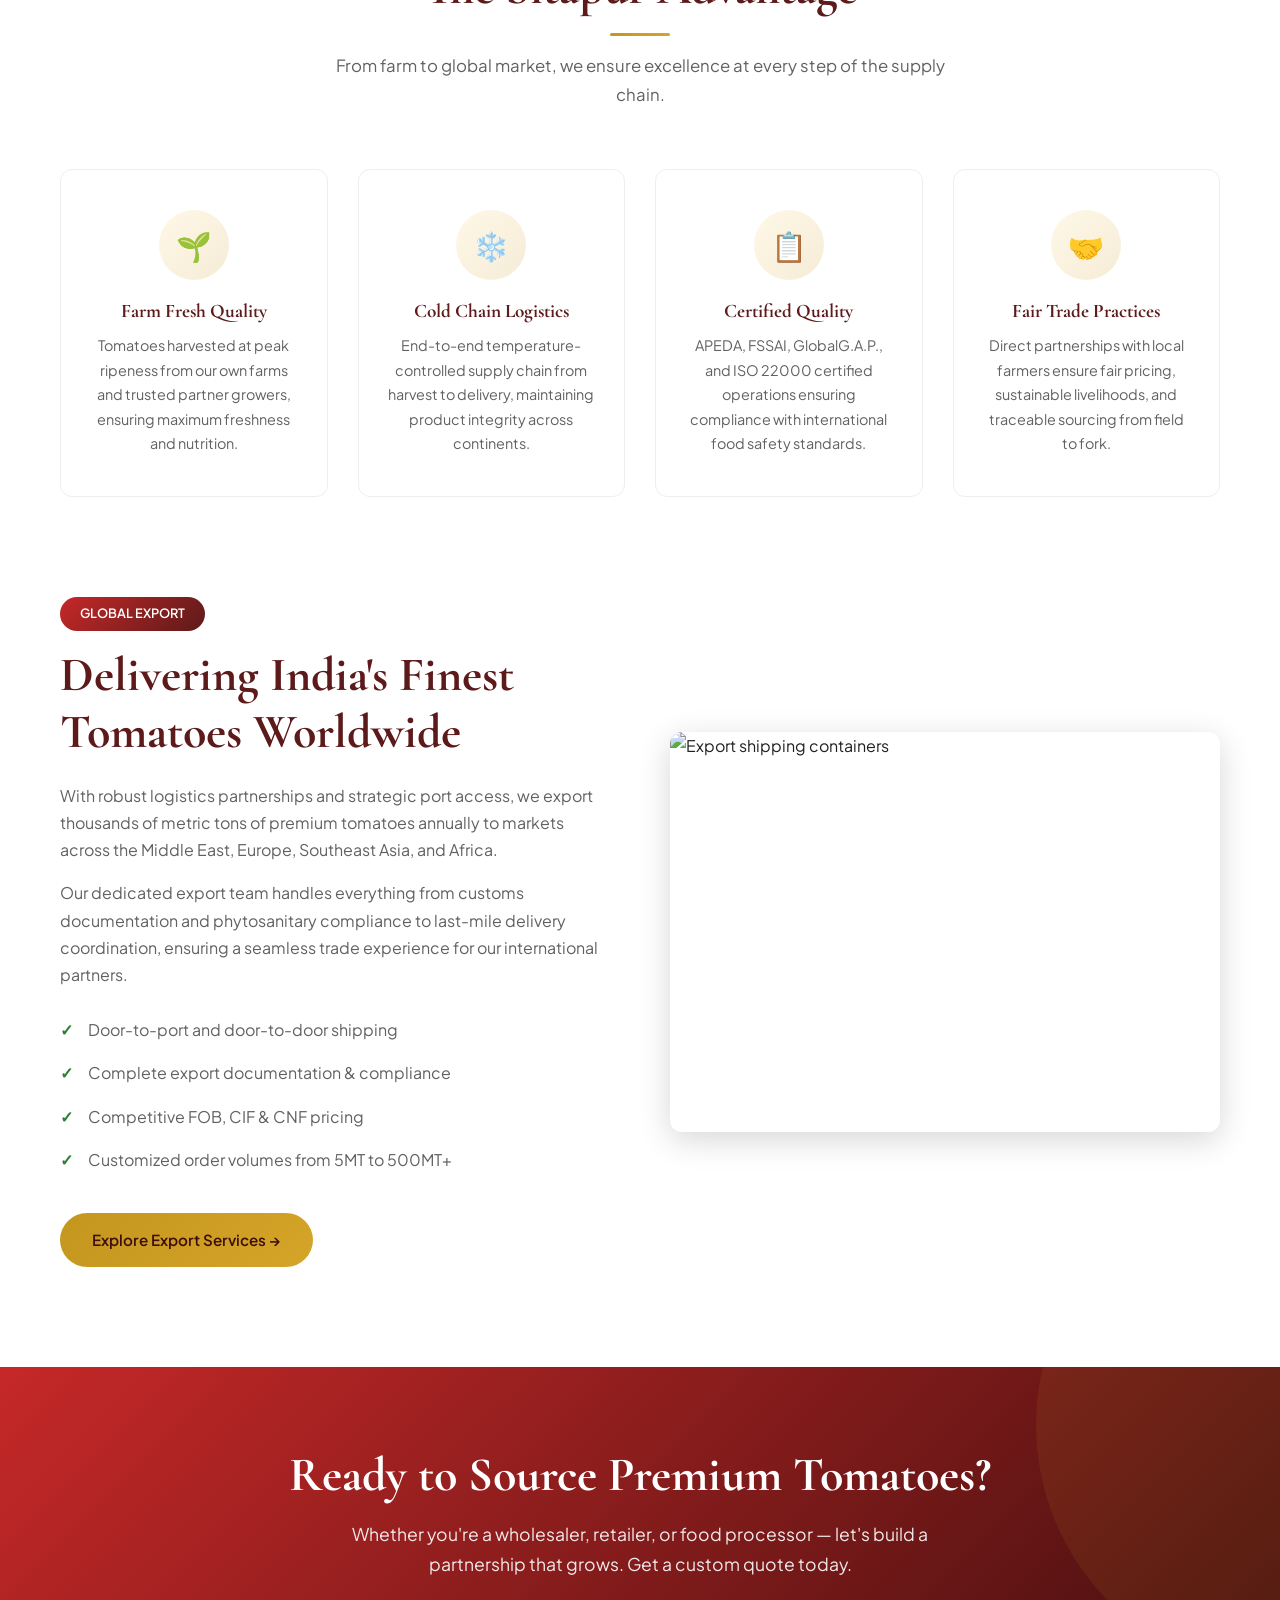
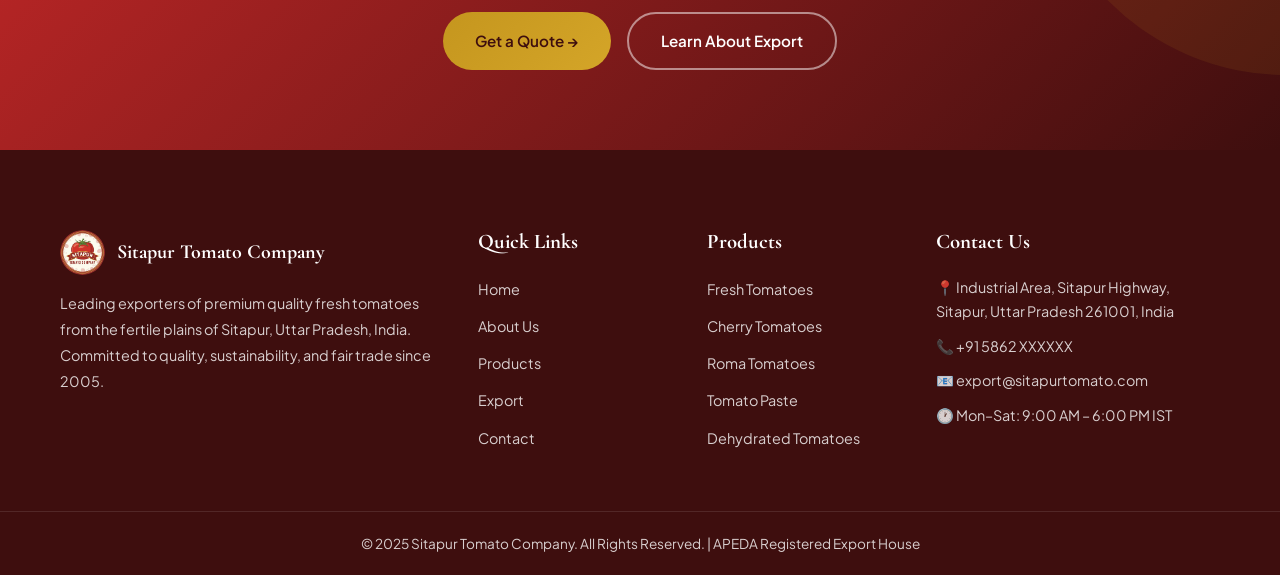
==== commit 98043e72: "refactor: update hero media, remove APEDA certification, and refine navigation link padding" ====
--- a/index.html
+++ b/index.html
@@ -6,7 +6,7 @@
   <meta name="viewport" content="width=device-width, initial-scale=1.0">
   <title>Sitapur Tomato Company | Premium Tomato Exporters from India</title>
   <meta name="description"
-    content="Sitapur Tomato Company - Leading exporters of premium quality fresh tomatoes from Sitapur, India to global markets. APEDA certified, farm-fresh produce.">
+    content="Sitapur Tomato Company - Leading exporters of premium quality fresh tomatoes from Sitapur, India to global markets. farm-fresh produce.">
   <link rel="icon" href="sitapur-tomato-company.png" type="image/png">
   <link rel="stylesheet" href="styles.css">
 </head>
@@ -35,11 +35,10 @@
 
   <!-- HERO -->
   <section class="hero" id="hero"
-    style="background-image: url('https://images.unsplash.com/photo-1592838064575-70ed626d3a0e?w=1920&q=80');">
+    style="background-image: url('https://plus.unsplash.com/premium_photo-1661827989152-6306a475e618?w=1920&q=80');">
     <div class="container">
       <div class="hero-content fade-up">
         <div class="hero-badges">
-          <span class="hero-badge">🏆 APEDA Certified</span>
           <span class="hero-badge">🌍 Exporting to 25+ Countries</span>
           <span class="hero-badge">🍅 Since 2005</span>
         </div>
@@ -121,7 +120,9 @@
       <div class="card-grid">
         <div class="card fade-up">
           <div class="card-img">
-            <img src="https://images.pexels.com/photos/1327838/pexels-photo-1327838.jpeg?auto=compress&cs=tinysrgb&w=600" alt="Fresh Red Tomatoes">
+            <img
+              src="https://images.pexels.com/photos/1327838/pexels-photo-1327838.jpeg?auto=compress&cs=tinysrgb&w=600"
+              alt="Fresh Red Tomatoes">
           </div>
           <div class="card-body">
             <h3>Fresh Red Tomatoes</h3>
@@ -217,7 +218,8 @@
           <a href="export.html" class="btn btn-gold">Explore Export Services →</a>
         </div>
         <div class="split-img fade-up">
-          <img src="https://images.pexels.com/photos/2226458/pexels-photo-2226458.jpeg?auto=compress&cs=tinysrgb&w=800" alt="Export shipping containers">
+          <img src="https://images.pexels.com/photos/2226458/pexels-photo-2226458.jpeg?auto=compress&cs=tinysrgb&w=800"
+            alt="Export shipping containers">
         </div>
       </div>
     </div>
@@ -289,4 +291,4 @@
   <script src="script.js"></script>
 </body>
 
-</html>
+</html>
--- a/styles.css
+++ b/styles.css
@@ -1,4 +1,4 @@
-@import url('https://fonts.googleapis.com/css2?family=Playfair+Display:wght@400;500;600;700;800&family=Inter:wght@300;400;500;600;700&display=swap');
+@import url('https://fonts.googleapis.com/css2?family=Cormorant+Garamond:wght@500;600;700&family=Plus+Jakarta+Sans:wght@300;400;500;600;700&display=swap');
 
 :root {
   --primary: #C62828;
@@ -32,17 +32,17 @@
 html { scroll-behavior: smooth; }
 
 body {
-  font-family: 'Inter', sans-serif;
+  font-family: 'Plus Jakarta Sans', sans-serif;
   color: var(--gray-900);
   line-height: 1.7;
   overflow-x: hidden;
   background: var(--white);
 }
 
-h1, h2, h3, h4, h5 { font-family: 'Playfair Display', serif; line-height: 1.3; color: var(--maroon); }
-h1 { font-size: clamp(2.2rem, 5vw, 3.8rem); font-weight: 800; }
-h2 { font-size: clamp(1.8rem, 4vw, 2.8rem); font-weight: 700; }
-h3 { font-size: clamp(1.2rem, 2.5vw, 1.6rem); font-weight: 600; }
+h1, h2, h3, h4, h5 { font-family: 'Cormorant Garamond', serif; line-height: 1.2; color: var(--maroon); }
+h1 { font-size: clamp(2.35rem, 5vw, 4rem); font-weight: 700; }
+h2 { font-size: clamp(1.95rem, 4vw, 3rem); font-weight: 700; }
+h3 { font-size: clamp(1.25rem, 2.5vw, 1.75rem); font-weight: 700; }
 
 a { text-decoration: none; color: inherit; transition: var(--transition); }
 img { max-width: 100%; height: auto; display: block; }
@@ -61,13 +61,13 @@
 .nav-inner { display: flex; align-items: center; justify-content: space-between; padding: 12px 20px; max-width: 1200px; margin: 0 auto; }
 .nav-logo { display: flex; align-items: center; gap: 12px; }
 .nav-logo img { width: 50px; height: 50px; border-radius: 50%; }
-.nav-logo span { font-family: 'Playfair Display', serif; font-weight: 700; font-size: 1.3rem; color: var(--maroon); }
+.nav-logo span { font-family: 'Cormorant Garamond', serif; font-weight: 700; font-size: 1.45rem; color: var(--maroon); }
 .nav-links { display: flex; gap: 32px; align-items: center; }
-.nav-links a { font-weight: 500; font-size: 0.95rem; color: var(--gray-700); position: relative; padding: 4px 0; }
+.nav-links a { font-weight: 500; font-size: 0.95rem; color: var(--gray-700); position: relative; padding: 4px; }
 .nav-links a::after { content: ''; position: absolute; bottom: -2px; left: 0; width: 0; height: 2px; background: var(--primary); transition: var(--transition); }
 .nav-links a:hover, .nav-links a.active { color: var(--primary); }
 .nav-links a:hover::after, .nav-links a.active::after { width: 100%; }
-.nav-cta { background: var(--maroon); color: white !important; padding: 10px 26px; border-radius: 8px; font-weight: 600; letter-spacing: 0.3px; border: 1px solid var(--maroon); }
+.nav-cta { background: var(--maroon); color: white !important; padding: 10px 26px; border-radius: 8px; font-weight: 600; letter-spacing: 0; border: 1px solid var(--maroon); }
 .nav-cta::after { display: none !important; }
 .nav-cta:hover, .nav-cta.active { color: white !important; background: var(--primary); border-color: var(--primary); transform: translateY(-2px); box-shadow: 0 6px 20px rgba(198,40,40,0.3); }
 .hamburger { display: none; flex-direction: column; gap: 5px; cursor: pointer; background: none; border: none; padding: 5px; }
@@ -93,7 +93,7 @@
 .btn {
   display: inline-flex; align-items: center; gap: 8px; padding: 14px 32px;
   border-radius: 50px; font-weight: 600; font-size: 0.95rem; cursor: pointer;
-  border: none; transition: var(--transition); font-family: 'Inter', sans-serif;
+  border: none; transition: var(--transition); font-family: 'Plus Jakarta Sans', sans-serif;
 }
 .btn-primary { background: linear-gradient(135deg, var(--primary), var(--maroon)); color: white; }
 .btn-primary:hover { transform: translateY(-3px); box-shadow: 0 8px 25px rgba(198,40,40,0.4); }
@@ -108,7 +108,7 @@
 .section-dark { background: var(--maroon-dark); color: white; }
 .section-dark h2, .section-dark h3 { color: white; }
 .section-header { text-align: center; margin-bottom: 60px; }
-.section-header .label { display: inline-block; background: linear-gradient(135deg, var(--primary), var(--maroon)); color: white; padding: 6px 20px; border-radius: 50px; font-size: 0.8rem; font-weight: 600; letter-spacing: 1.5px; text-transform: uppercase; margin-bottom: 16px; }
+.section-header .label { display: inline-block; background: linear-gradient(135deg, var(--primary), var(--maroon)); color: white; padding: 6px 20px; border-radius: 50px; font-size: 0.8rem; font-weight: 600; letter-spacing: 0; text-transform: uppercase; margin-bottom: 16px; }
 .section-header p { max-width: 650px; margin: 16px auto 0; color: var(--gray-700); font-size: 1.05rem; }
 .section-dark .section-header p { color: rgba(255,255,255,0.8); }
 .gold-line { width: 60px; height: 3px; background: linear-gradient(90deg, var(--gold), var(--gold-light)); margin: 16px auto; border-radius: 2px; }
@@ -122,7 +122,7 @@
 }
 .stat-item { text-align: center; padding: 40px 20px; color: white; border-right: 1px solid rgba(255,255,255,0.1); }
 .stat-item:last-child { border-right: none; }
-.stat-number { font-family: 'Playfair Display', serif; font-size: 2.5rem; font-weight: 800; color: var(--gold); }
+.stat-number { font-family: 'Cormorant Garamond', serif; font-size: 2.7rem; font-weight: 700; color: var(--gold); }
 .stat-label { font-size: 0.9rem; opacity: 0.85; margin-top: 6px; }
 
 /* ===== CARDS ===== */
@@ -218,7 +218,7 @@
 .form-group label { display: block; font-weight: 500; margin-bottom: 8px; color: var(--maroon); font-size: 0.9rem; }
 .form-group input, .form-group textarea, .form-group select {
   width: 100%; padding: 14px 18px; border: 2px solid var(--gray-200);
-  border-radius: 8px; font-size: 0.95rem; font-family: 'Inter', sans-serif;
+  border-radius: 8px; font-size: 0.95rem; font-family: 'Plus Jakarta Sans', sans-serif;
   transition: var(--transition); background: var(--gray-100);
 }
 .form-group input:focus, .form-group textarea:focus, .form-group select:focus { border-color: var(--primary); outline: none; background: white; box-shadow: 0 0 0 3px rgba(198,40,40,0.1); }
@@ -252,10 +252,10 @@
 /* ===== FOOTER ===== */
 .footer { background: var(--maroon-dark); color: rgba(255,255,255,0.8); padding: 80px 0 0; }
 .footer-grid { display: grid; grid-template-columns: 2fr 1fr 1fr 1.5fr; gap: 40px; margin-bottom: 50px; }
-.footer h4 { color: white; font-family: 'Playfair Display', serif; font-size: 1.15rem; margin-bottom: 20px; }
+.footer h4 { color: white; font-family: 'Cormorant Garamond', serif; font-size: 1.3rem; margin-bottom: 20px; }
 .footer-about .footer-logo { display: flex; align-items: center; gap: 12px; margin-bottom: 16px; }
 .footer-about .footer-logo img { width: 45px; height: 45px; border-radius: 50%; }
-.footer-about .footer-logo span { font-family: 'Playfair Display', serif; font-weight: 700; font-size: 1.1rem; color: white; }
+.footer-about .footer-logo span { font-family: 'Cormorant Garamond', serif; font-weight: 700; font-size: 1.25rem; color: white; }
 .footer-about p { font-size: 0.9rem; line-height: 1.8; }
 .footer-links li { margin-bottom: 10px; }
 .footer-links a { font-size: 0.9rem; transition: var(--transition); }
@@ -274,7 +274,7 @@
 .faq-question {
   display: flex; align-items: center; justify-content: space-between; width: 100%;
   padding: 20px 24px; background: none; border: none; cursor: pointer;
-  font-family: 'Playfair Display', serif; font-size: 1.05rem; font-weight: 600;
+  font-family: 'Cormorant Garamond', serif; font-size: 1.2rem; font-weight: 700;
   color: var(--maroon); text-align: left; transition: var(--transition); gap: 16px;
 }
 .faq-question:hover { color: var(--primary); }
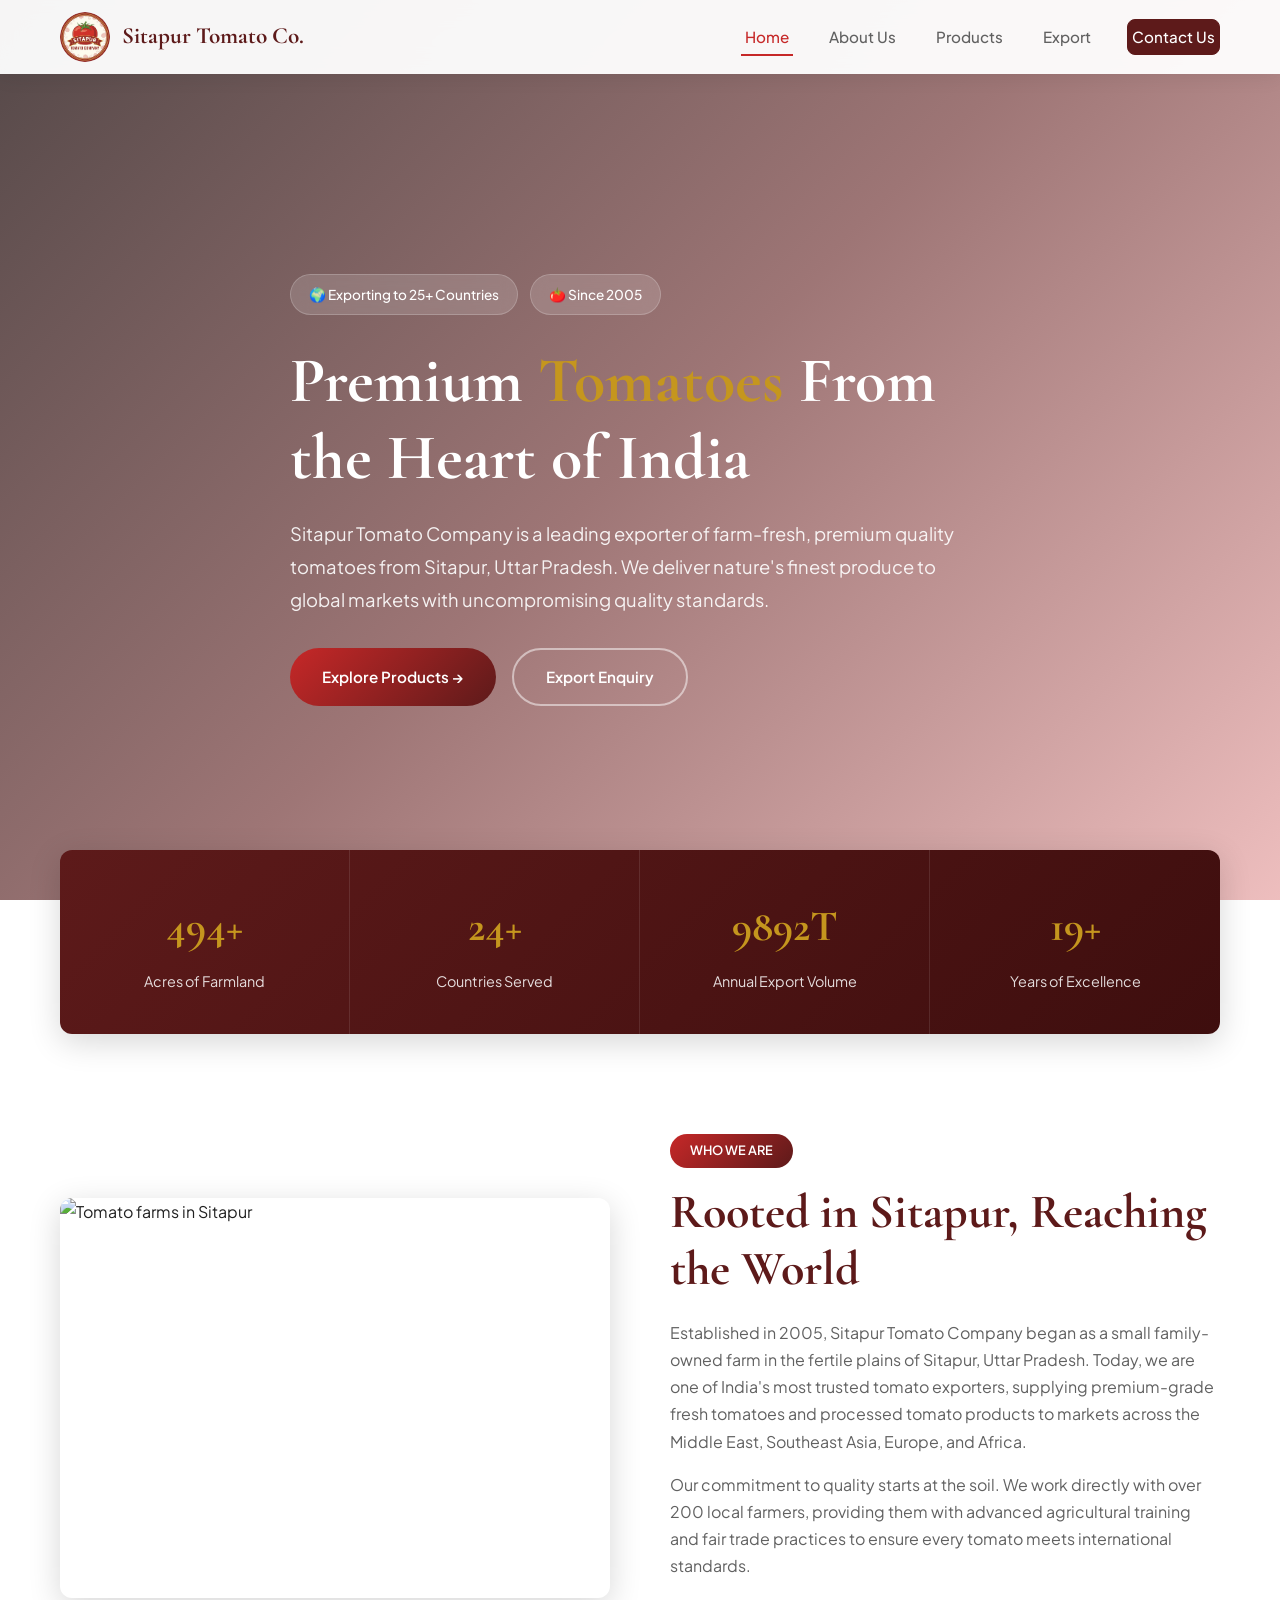
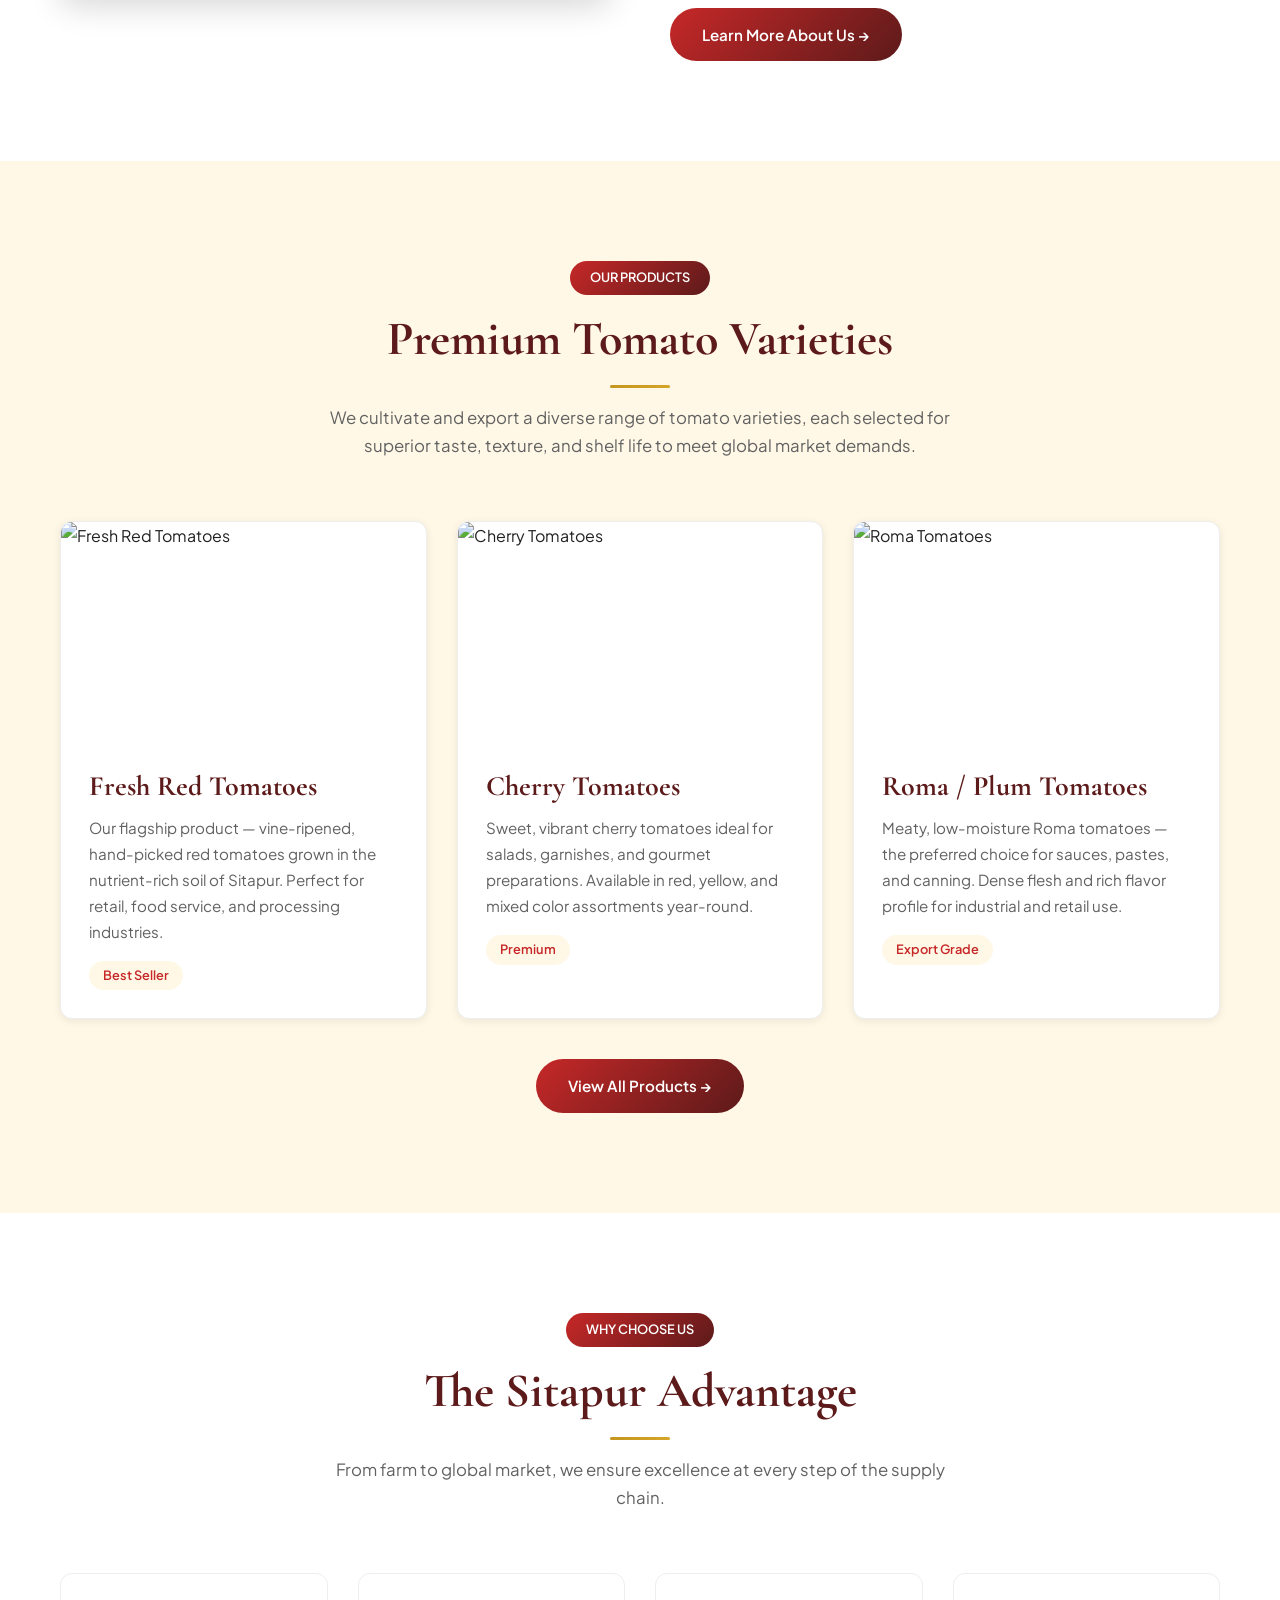
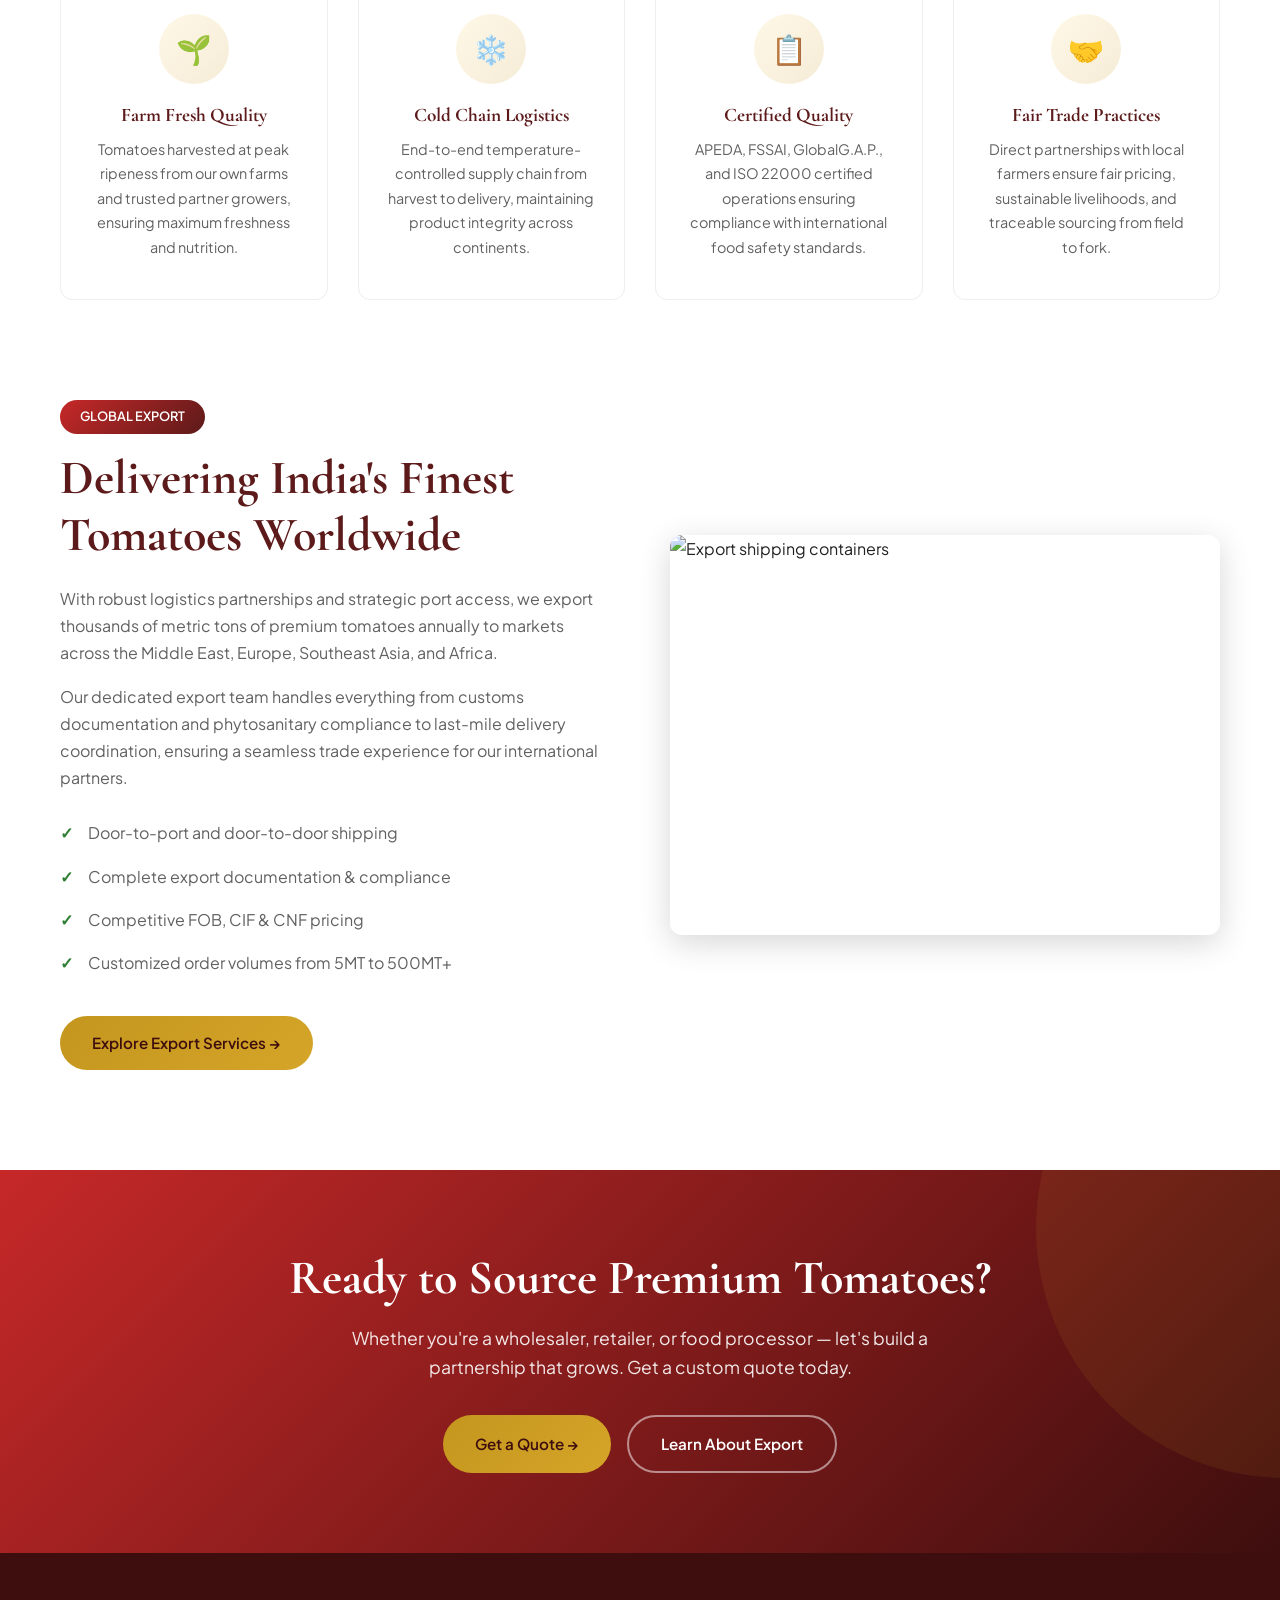
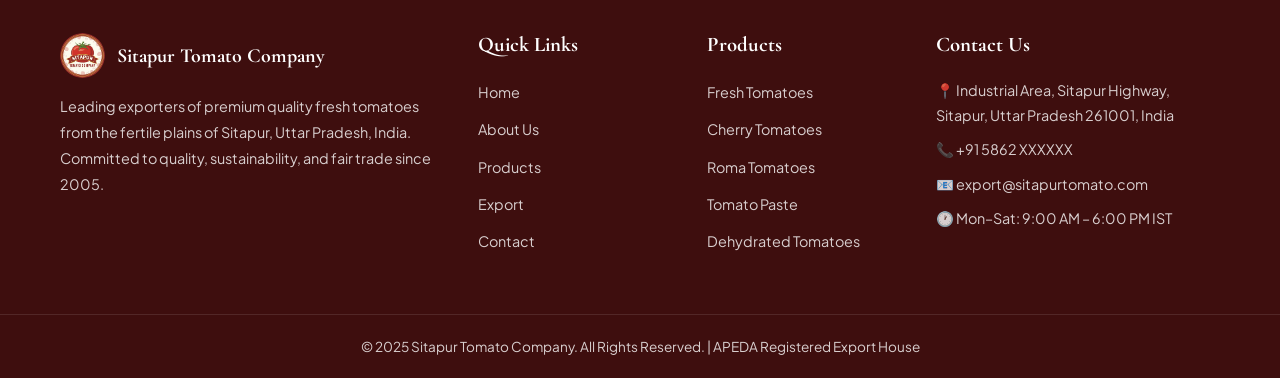
==== commit 8d7fd428: "feat: add glassmorphism milestones section and comment out unused list in index page" ====
--- a/index.html
+++ b/index.html
@@ -95,12 +95,12 @@
           <p>Our commitment to quality starts at the soil. We work directly with over 200 local farmers, providing them
             with advanced agricultural training and fair trade practices to ensure every tomato meets international
             standards.</p>
-          <ul class="check-list">
+          <!-- <ul class="check-list">
             <li>APEDA & FSSAI Certified Export House</li>
             <li>Direct partnerships with 200+ local farmers</li>
             <li>State-of-the-art cold chain infrastructure</li>
             <li>GlobalG.A.P. compliant farming practices</li>
-          </ul>
+          </ul> -->
           <a href="about.html" class="btn btn-primary">Learn More About Us →</a>
         </div>
       </div>
--- a/styles.css
+++ b/styles.css
@@ -185,6 +185,76 @@
 .timeline-content h3 { color: var(--primary); margin-bottom: 6px; }
 .timeline-content .year { color: var(--gold); font-weight: 700; font-size: 0.9rem; }
 
+/* ===== MILESTONES SECTION BACKGROUND & GLASSMORPHISM ===== */
+.milestones-section {
+  position: relative;
+  background-image: url('https://images.unsplash.com/photo-1500937386664-56d1dfef3854?w=1920&q=80');
+  background-size: cover;
+  background-position: center;
+  background-attachment: fixed;
+  z-index: 1;
+  padding: 100px 0;
+}
+.milestones-section::before {
+  content: '';
+  position: absolute;
+  inset: 0;
+  background: linear-gradient(180deg, rgba(26,10,10,0.85) 0%, rgba(93,26,26,0.92) 50%, rgba(26,10,10,0.85) 100%);
+  z-index: -1;
+}
+.milestones-section .container {
+  position: relative;
+  z-index: 2;
+}
+.milestones-section h2 {
+  color: var(--white);
+}
+.milestones-section .timeline::before {
+  background: linear-gradient(to bottom, var(--primary) 0%, var(--gold) 50%, var(--primary) 100%);
+}
+.milestones-section .timeline-dot {
+  background: var(--gold);
+  border-color: var(--white);
+  box-shadow: 0 0 12px var(--gold-light);
+  animation: pulse-glow 2s infinite;
+}
+.milestones-section .timeline-content {
+  background: rgba(255, 255, 255, 0.08);
+  backdrop-filter: blur(16px);
+  -webkit-backdrop-filter: blur(16px);
+  border: 1px solid rgba(255, 255, 255, 0.15);
+  box-shadow: 0 8px 32px 0 rgba(0, 0, 0, 0.3);
+  color: rgba(255, 255, 255, 0.9);
+  transition: var(--transition);
+}
+.milestones-section .timeline-content:hover {
+  transform: translateY(-5px);
+  background: rgba(255, 255, 255, 0.12);
+  border-color: var(--gold);
+  box-shadow: 0 12px 40px 0 rgba(197,150,30,0.25);
+}
+.milestones-section .timeline-content h3 {
+  color: var(--gold);
+}
+.milestones-section .timeline-content .year {
+  color: var(--primary-light);
+}
+.milestones-section .timeline-content p {
+  color: rgba(255, 255, 255, 0.8);
+}
+
+@keyframes pulse-glow {
+  0% {
+    box-shadow: 0 0 0 0 rgba(197, 150, 30, 0.8);
+  }
+  70% {
+    box-shadow: 0 0 0 10px rgba(197, 150, 30, 0);
+  }
+  100% {
+    box-shadow: 0 0 0 0 rgba(197, 150, 30, 0);
+  }
+}
+
 /* ===== PRODUCT PAGE ===== */
 .product-detail { display: grid; grid-template-columns: repeat(auto-fit, minmax(340px, 1fr)); gap: 36px; }
 .product-card { background: white; border-radius: var(--radius); overflow: hidden; box-shadow: var(--shadow-sm); border: 1px solid var(--gray-200); transition: var(--transition); }
